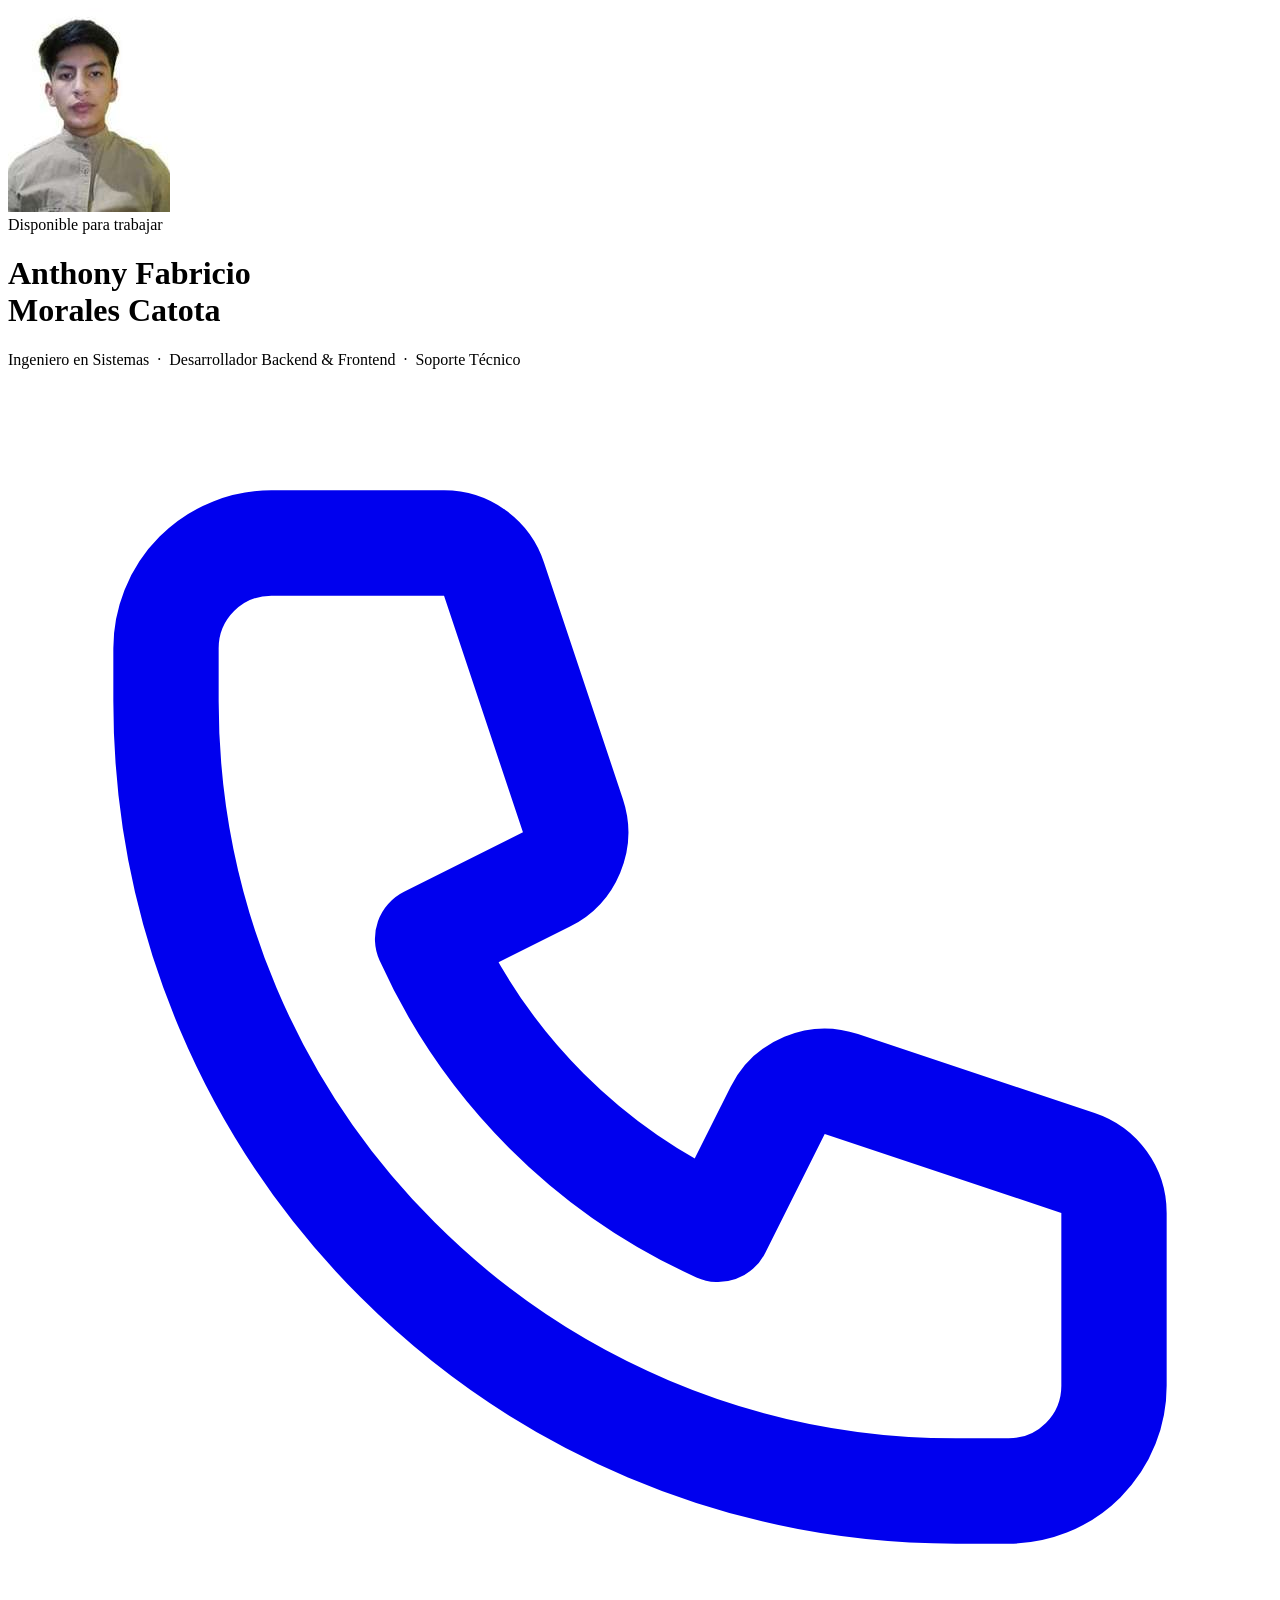
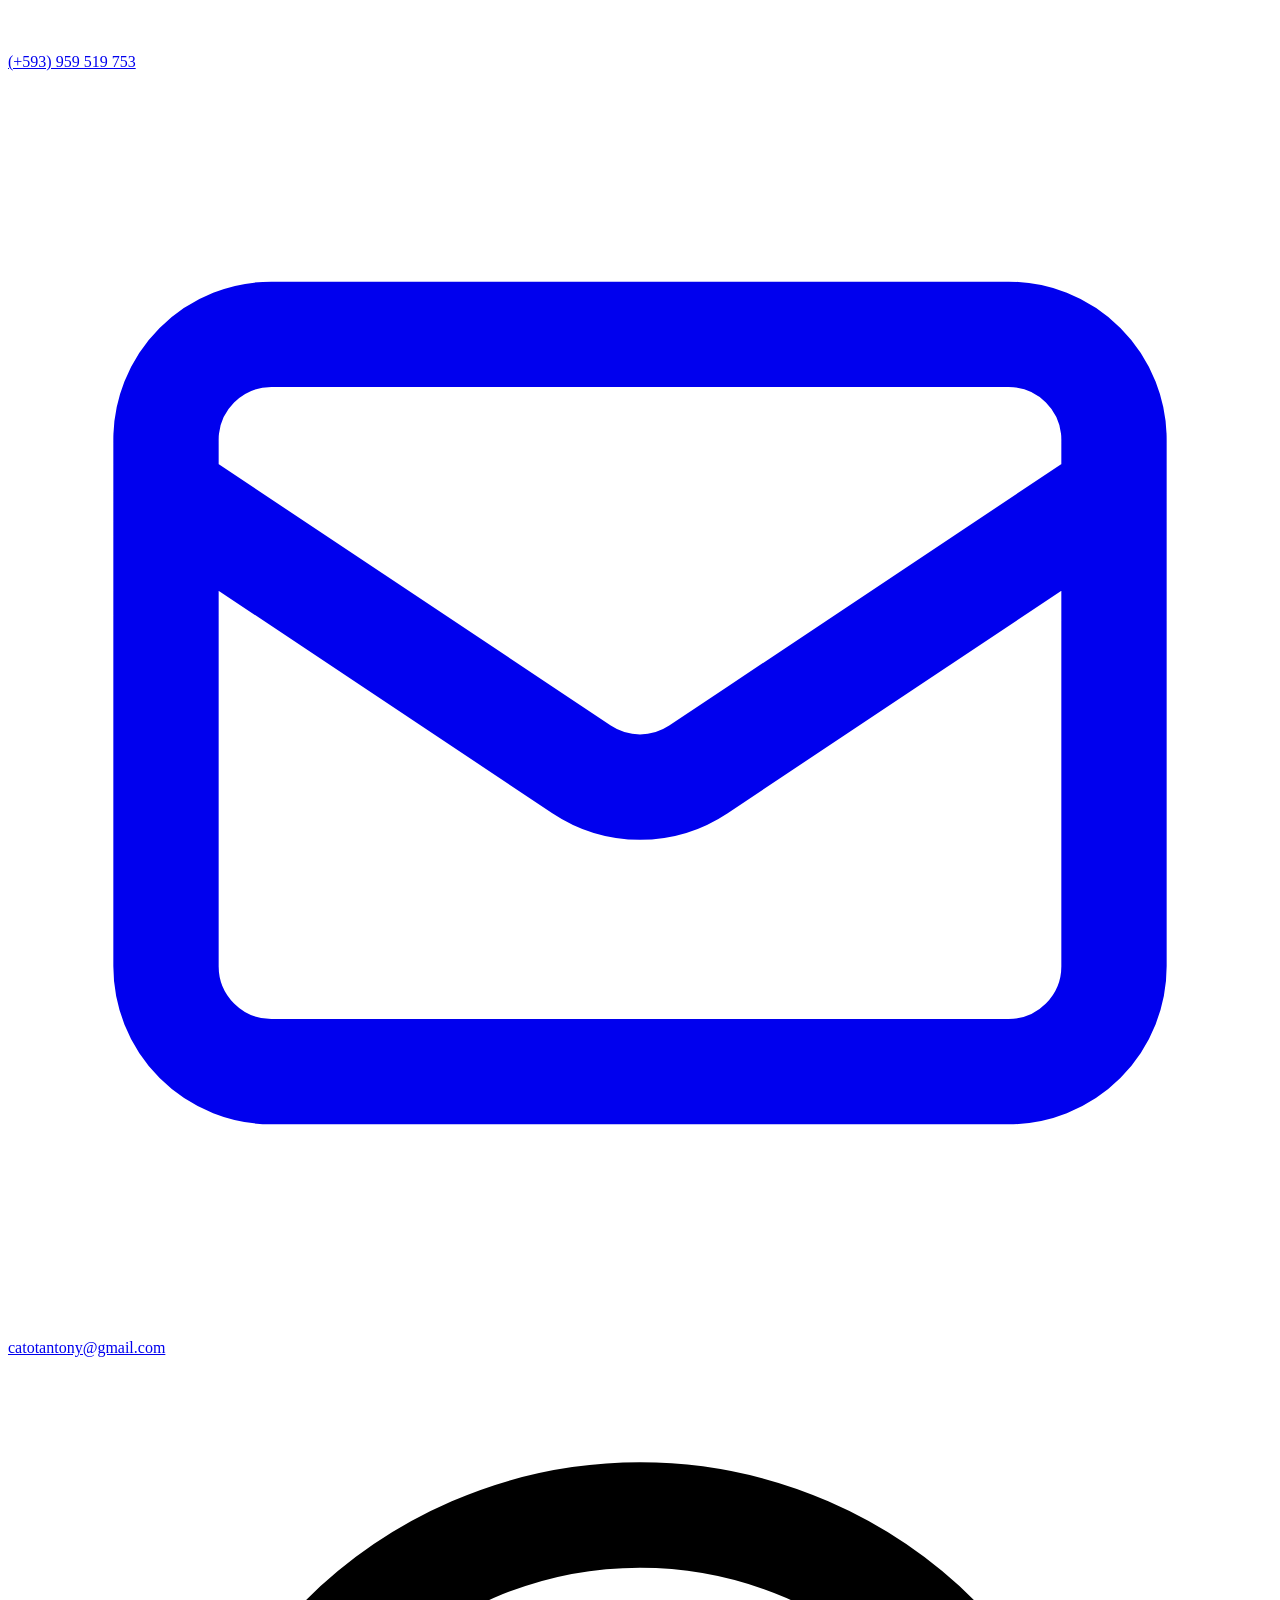
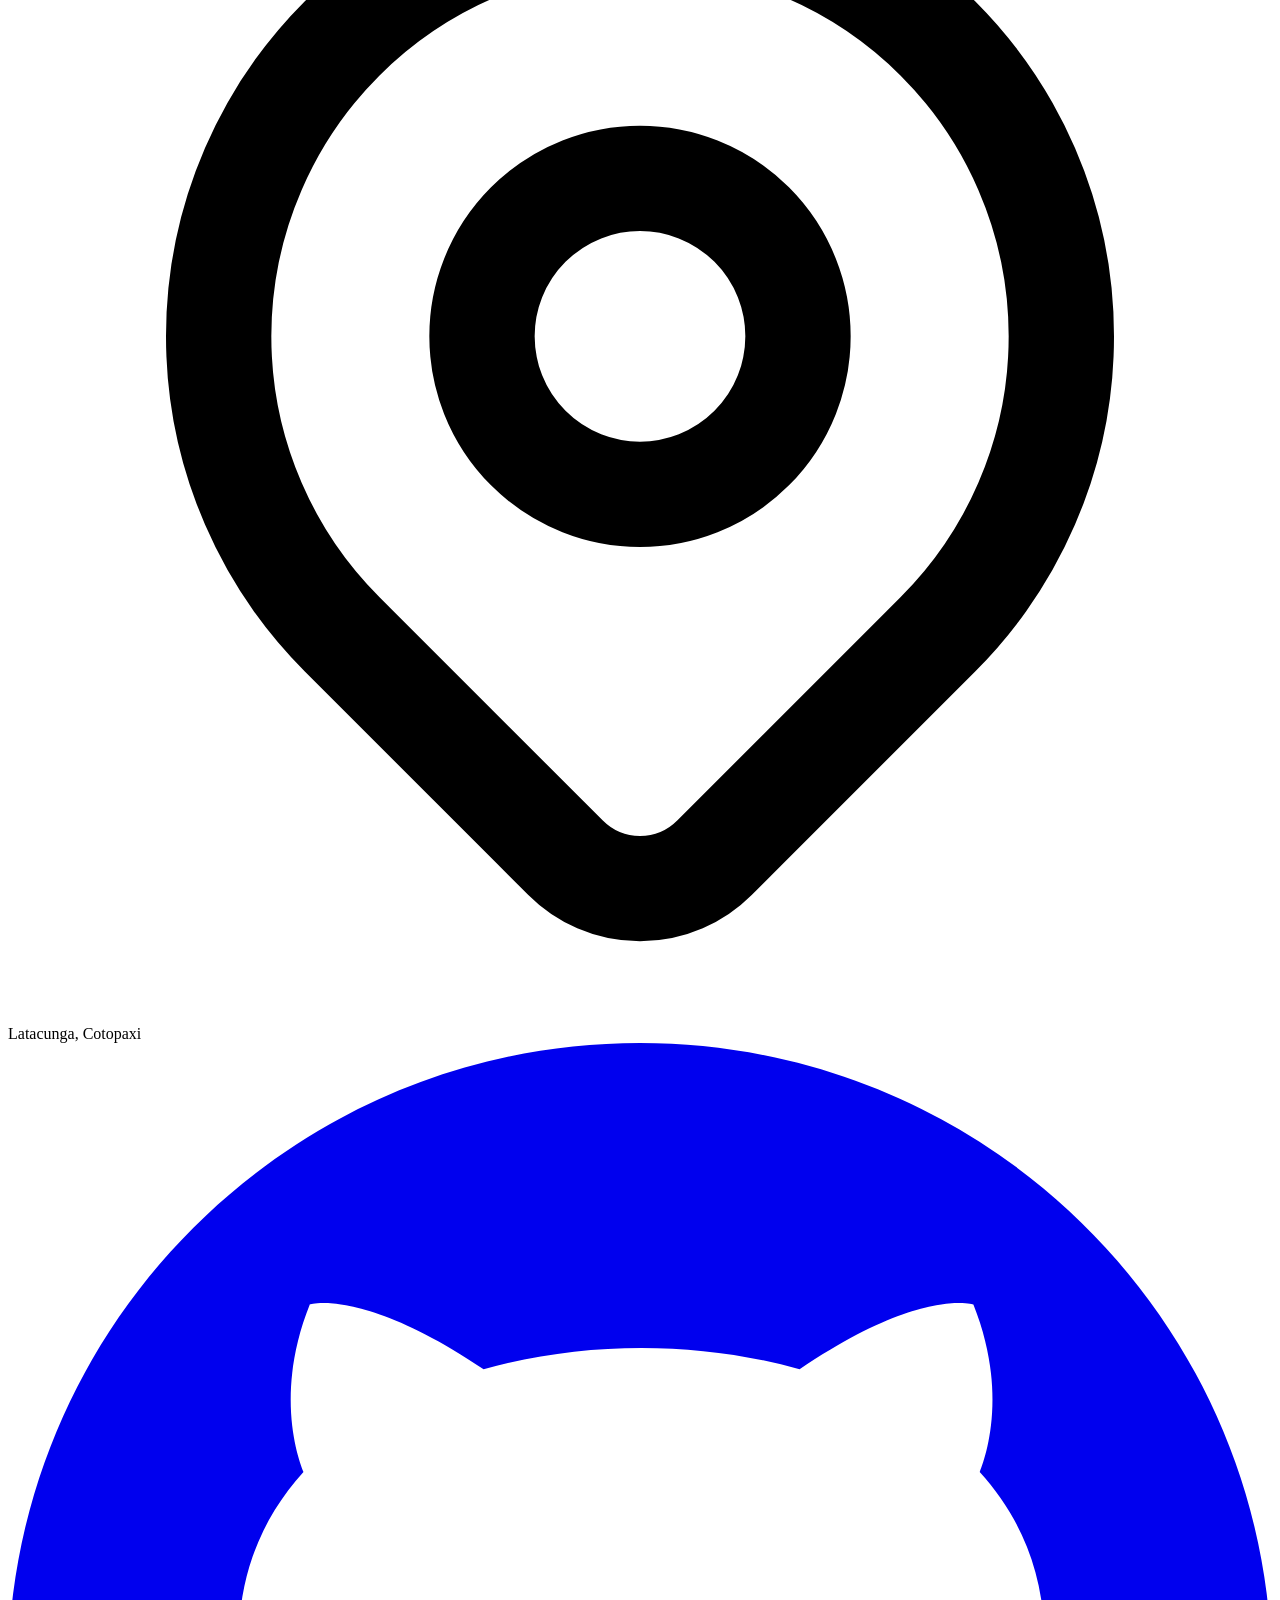
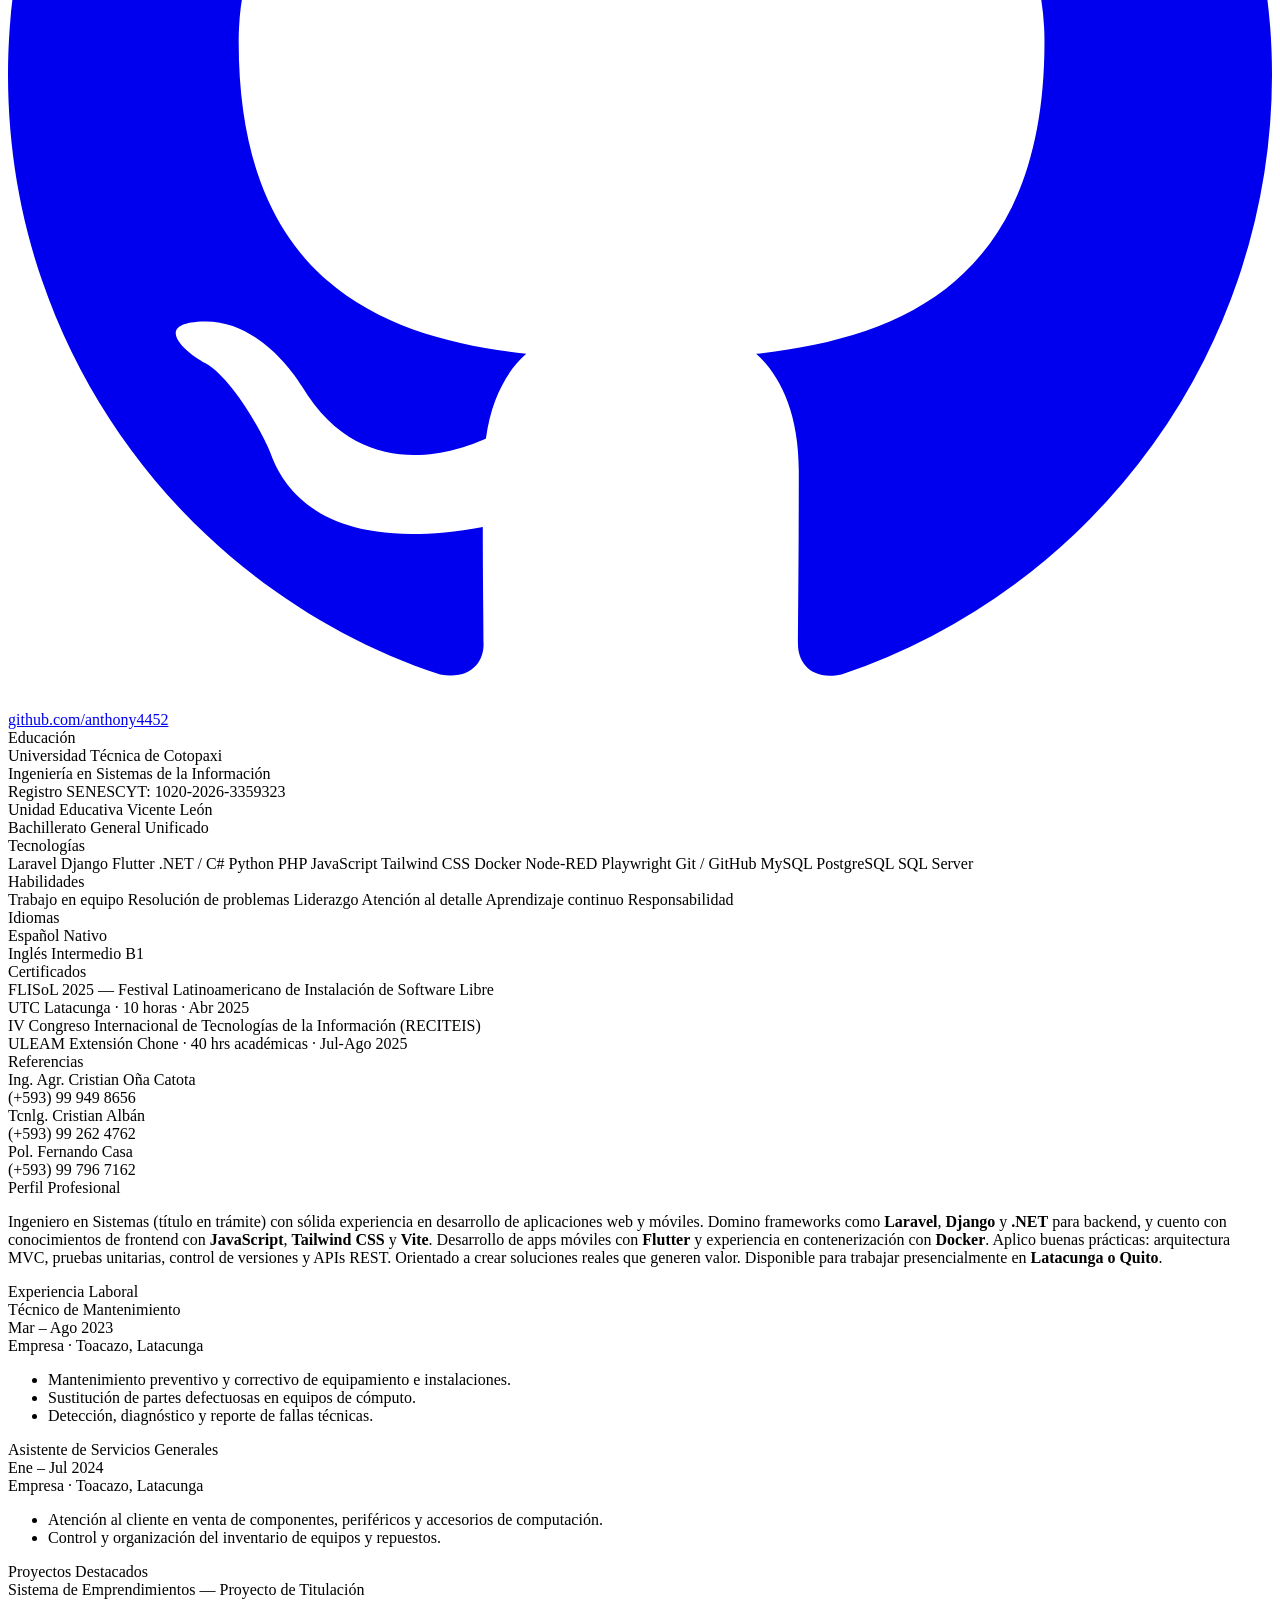
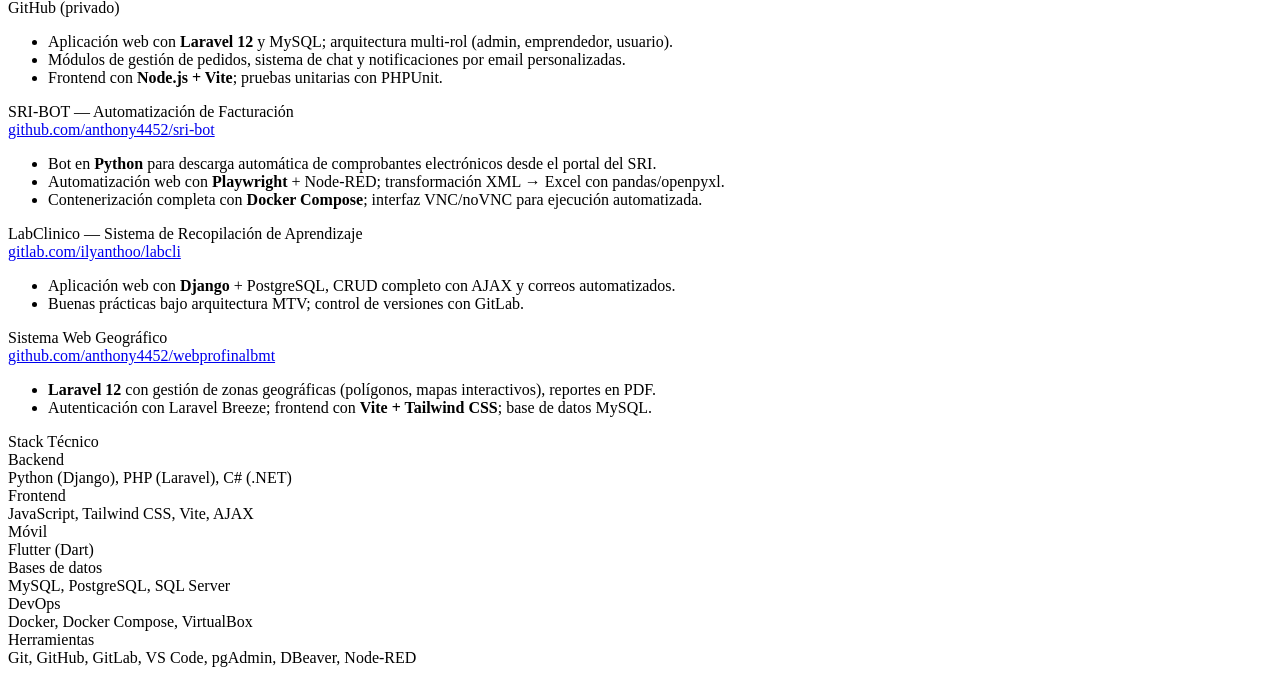
==== index.html @ 32d8607e "Update index.html" ====
<!DOCTYPE html>
<html lang="es">

<head>
  <meta charset="UTF-8">
  <meta name="viewport" content="width=device-width, initial-scale=1.0">
  <title>Anthony Morales — CV</title>

  <link rel="icon" type="image/png" href="cv.png">

  <link rel="stylesheet" href="styles.css">

  <link href="https://fonts.googleapis.com/css2?family=DM+Sans..." rel="stylesheet">
</head>

<body>
  <div class="cv-wrapper">

    <!-- HEADER -->
    <header class="header">
      <div class="header-inner">
        <div class="photo-frame">
          <img
            src="[data-uri]"
            alt="Anthony Morales">
        </div>
        <div class="header-text">
          <div class="header-tag">Disponible para trabajar</div>
          <h1>Anthony Fabricio<br>Morales Catota</h1>
          <p class="header-subtitle">Ingeniero en Sistemas &nbsp;·&nbsp; Desarrollador Backend &amp; Frontend
            &nbsp;·&nbsp; Soporte Técnico</p>
          <div class="contact-strip">
            <a href="tel:+593959519753" class="contact-item">
              <svg fill="none" stroke="currentColor" viewBox="0 0 24 24">
                <path stroke-linecap="round" stroke-linejoin="round" stroke-width="2"
                  d="M3 5a2 2 0 012-2h3.28a1 1 0 01.948.684l1.498 4.493a1 1 0 01-.502 1.21l-2.257 1.13a11.042 11.042 0 005.516 5.516l1.13-2.257a1 1 0 011.21-.502l4.493 1.498a1 1 0 01.684.949V19a2 2 0 01-2 2h-1C9.716 21 3 14.284 3 6V5z" />
              </svg>
              (+593) 959 519 753
            </a>
            <a href="mailto:catotantony@gmail.com" class="contact-item">
              <svg fill="none" stroke="currentColor" viewBox="0 0 24 24">
                <path stroke-linecap="round" stroke-linejoin="round" stroke-width="2"
                  d="M3 8l7.89 5.26a2 2 0 002.22 0L21 8M5 19h14a2 2 0 002-2V7a2 2 0 00-2-2H5a2 2 0 00-2 2v10a2 2 0 002 2z" />
              </svg>
              catotantony@gmail.com
            </a>
            <span class="contact-item">
              <svg fill="none" stroke="currentColor" viewBox="0 0 24 24">
                <path stroke-linecap="round" stroke-linejoin="round" stroke-width="2"
                  d="M17.657 16.657L13.414 20.9a1.998 1.998 0 01-2.827 0l-4.244-4.243a8 8 0 1111.314 0z" />
                <path stroke-linecap="round" stroke-linejoin="round" stroke-width="2"
                  d="M15 11a3 3 0 11-6 0 3 3 0 016 0z" />
              </svg>
              Latacunga, Cotopaxi
            </span>
            <a href="https://github.com/anthony4452" class="contact-item" target="_blank">
              <svg fill="currentColor" viewBox="0 0 24 24">
                <path
                  d="M12 0C5.37 0 0 5.37 0 12c0 5.31 3.435 9.795 8.205 11.385.6.105.825-.255.825-.57 0-.285-.015-1.23-.015-2.235-3.015.555-3.795-.735-4.035-1.41-.135-.345-.72-1.41-1.23-1.695-.42-.225-1.02-.78-.015-.795.945-.015 1.62.87 1.845 1.23 1.08 1.815 2.805 1.305 3.495.99.105-.78.42-1.305.765-1.605-2.67-.3-5.46-1.335-5.46-5.925 0-1.305.465-2.385 1.23-3.225-.12-.3-.54-1.53.12-3.18 0 0 1.005-.315 3.3 1.23.96-.27 1.98-.405 3-.405s2.04.135 3 .405c2.295-1.56 3.3-1.23 3.3-1.23.66 1.65.24 2.88.12 3.18.765.84 1.23 1.905 1.23 3.225 0 4.605-2.805 5.625-5.475 5.925.435.375.81 1.095.81 2.22 0 1.605-.015 2.895-.015 3.3 0 .315.225.69.825.57A12.02 12.02 0 0024 12c0-6.63-5.37-12-12-12z" />
              </svg>
              github.com/anthony4452
            </a>
          </div>
        </div>
      </div>
    </header>

    <!-- MAIN -->
    <div class="main">

      <!-- SIDEBAR -->
      <aside class="sidebar">

        <div class="sidebar-section">
          <div class="sidebar-title">Educación</div>
          <div class="edu-item">
            <div class="edu-school">Universidad Técnica de Cotopaxi</div>
            <div class="edu-degree">Ingeniería en Sistemas de la Información</div>
            <span class="edu-badge">Registro SENESCYT: 1020-2026-3359323</span>
          </div>
          <div class="edu-item">
            <div class="edu-school">Unidad Educativa Vicente León</div>
            <div class="edu-degree">Bachillerato General Unificado</div>
          </div>
        </div>

        <div class="sidebar-section">
          <div class="sidebar-title">Tecnologías</div>
          <div class="skill-tags">
            <span class="skill-tag primary">Laravel</span>
            <span class="skill-tag primary">Django</span>
            <span class="skill-tag primary">Flutter</span>
            <span class="skill-tag primary">.NET / C#</span>
            <span class="skill-tag">Python</span>
            <span class="skill-tag">PHP</span>
            <span class="skill-tag">JavaScript</span>
            <span class="skill-tag">Tailwind CSS</span>
            <span class="skill-tag">Docker</span>
            <span class="skill-tag">Node-RED</span>
            <span class="skill-tag">Playwright</span>
            <span class="skill-tag">Git / GitHub</span>
            <span class="skill-tag">MySQL</span>
            <span class="skill-tag">PostgreSQL</span>
            <span class="skill-tag">SQL Server</span>
          </div>
        </div>

        <div class="sidebar-section">
          <div class="sidebar-title">Habilidades</div>
          <div class="skill-tags">
            <span class="skill-tag">Trabajo en equipo</span>
            <span class="skill-tag">Resolución de problemas</span>
            <span class="skill-tag">Liderazgo</span>
            <span class="skill-tag">Atención al detalle</span>
            <span class="skill-tag">Aprendizaje continuo</span>
            <span class="skill-tag">Responsabilidad</span>
          </div>
        </div>

        <div class="sidebar-section">
          <div class="sidebar-title">Idiomas</div>
          <div class="lang-item">
            <div class="lang-name">Español <span class="lang-level">Nativo</span></div>
            <div class="lang-bar">
              <div class="lang-fill" style="width:100%"></div>
            </div>
          </div>
          <div class="lang-item">
            <div class="lang-name">Inglés <span class="lang-level">Intermedio B1</span></div>
            <div class="lang-bar">
              <div class="lang-fill" style="width:55%"></div>
            </div>
          </div>
        </div>

        <div class="sidebar-section">
          <div class="sidebar-title">Certificados</div>
          <div class="cert-item">
            <div class="cert-dot"></div>
            <div>
              <div class="cert-text">FLISoL 2025 — Festival Latinoamericano de Instalación de Software Libre</div>
              <div class="cert-hours">UTC Latacunga · 10 horas · Abr 2025</div>
            </div>
          </div>
          <div class="cert-item">
            <div class="cert-dot"></div>
            <div>
              <div class="cert-text">IV Congreso Internacional de Tecnologías de la Información (RECITEIS)</div>
              <div class="cert-hours">ULEAM Extensión Chone · 40 hrs académicas · Jul-Ago 2025</div>
            </div>
          </div>
        </div>

        <div class="sidebar-section">
          <div class="sidebar-title">Referencias</div>
          <div class="ref-item">
            <div class="ref-name">Ing. Agr. Cristian Oña Catota</div>
            <div class="ref-phone">(+593) 99 949 8656</div>
          </div>
          <div class="ref-item">
            <div class="ref-name">Tcnlg. Cristian Albán</div>
            <div class="ref-phone">(+593) 99 262 4762</div>
          </div>
          <div class="ref-item">
            <div class="ref-name">Pol. Fernando Casa</div>
            <div class="ref-phone">(+593) 99 796 7162</div>
          </div>
        </div>

      </aside>

      <!-- CONTENT -->
      <main class="content">

        <section class="content-section">
          <div class="section-title">Perfil Profesional</div>
          <p class="profile-text">
            Ingeniero en Sistemas (título en trámite) con sólida experiencia en desarrollo de aplicaciones web y
            móviles.
            Domino frameworks como <strong>Laravel</strong>, <strong>Django</strong> y <strong>.NET</strong> para
            backend,
            y cuento con conocimientos de frontend con <strong>JavaScript</strong>, <strong>Tailwind CSS</strong> y
            <strong>Vite</strong>.
            Desarrollo de apps móviles con <strong>Flutter</strong> y experiencia en contenerización con
            <strong>Docker</strong>.
            Aplico buenas prácticas: arquitectura MVC, pruebas unitarias, control de versiones y APIs REST.
            Orientado a crear soluciones reales que generen valor. Disponible para trabajar presencialmente en
            <strong>Latacunga o Quito</strong>.
          </p>
        </section>

        <section class="content-section">
          <div class="section-title">Experiencia Laboral</div>

          <div class="job">
            <div class="job-header">
              <div class="job-title">Técnico de Mantenimiento</div>
              <div class="job-period">Mar – Ago 2023</div>
            </div>
            <div class="job-company">Empresa · Toacazo, Latacunga</div>
            <ul class="job-bullets">
              <li>Mantenimiento preventivo y correctivo de equipamiento e instalaciones.</li>
              <li>Sustitución de partes defectuosas en equipos de cómputo.</li>
              <li>Detección, diagnóstico y reporte de fallas técnicas.</li>
            </ul>
          </div>

          <div class="job">
            <div class="job-header">
              <div class="job-title">Asistente de Servicios Generales</div>
              <div class="job-period">Ene – Jul 2024</div>
            </div>
            <div class="job-company">Empresa · Toacazo, Latacunga</div>
            <ul class="job-bullets">
              <li>Atención al cliente en venta de componentes, periféricos y accesorios de computación.</li>
              <li>Control y organización del inventario de equipos y repuestos.</li>
            </ul>
          </div>
        </section>

        <section class="content-section">
          <div class="section-title">Proyectos Destacados</div>

        <div class="project">
          <div class="project-header">
            <div class="project-name">Sistema de Emprendimientos — Proyecto de Titulación</div>
            <span class="project-link">GitHub (privado)</span>
          </div>
          <ul class="project-bullets">
            <li>Aplicación web con <strong>Laravel 12</strong> y MySQL; arquitectura multi-rol (admin, emprendedor, usuario).</li>
            <li>Módulos de gestión de pedidos, sistema de chat y notificaciones por email personalizadas.</li>
            <li>Frontend con <strong>Node.js + Vite</strong>; pruebas unitarias con PHPUnit.</li>
          </ul>
        </div>

        <div class="project">
          <div class="project-header">
            <div class="project-name">SRI-BOT — Automatización de Facturación</div>
            <a href="https://github.com/anthony4452/sri-bot" class="project-link" target="_blank">github.com/anthony4452/sri-bot</a>
          </div>
          <ul class="project-bullets">
            <li>Bot en <strong>Python</strong> para descarga automática de comprobantes electrónicos desde el portal del SRI.</li>
            <li>Automatización web con <strong>Playwright</strong> + Node-RED; transformación XML → Excel con pandas/openpyxl.</li>
            <li>Contenerización completa con <strong>Docker Compose</strong>; interfaz VNC/noVNC para ejecución automatizada.</li>
          </ul>
        </div>

        <div class="project">
          <div class="project-header">
            <div class="project-name">LabClinico — Sistema de Recopilación de Aprendizaje</div>
            <a href="https://gitlab.com/ilyanthoo/labcli" class="project-link" target="_blank">gitlab.com/ilyanthoo/labcli</a>
          </div>
          <ul class="project-bullets">
            <li>Aplicación web con <strong>Django</strong> + PostgreSQL, CRUD completo con AJAX y correos automatizados.</li>
            <li>Buenas prácticas bajo arquitectura MTV; control de versiones con GitLab.</li>
          </ul>
        </div>

        <div class="project">
          <div class="project-header">
            <div class="project-name">Sistema Web Geográfico</div>
            <a href="https://github.com/anthony4452/webprofinalbmt" class="project-link" target="_blank">github.com/anthony4452/webprofinalbmt</a>
          </div>
          <ul class="project-bullets">
            <li><strong>Laravel 12</strong> con gestión de zonas geográficas (polígonos, mapas interactivos), reportes en PDF.</li>
            <li>Autenticación con Laravel Breeze; frontend con <strong>Vite + Tailwind CSS</strong>; base de datos MySQL.</li>
          </ul>
        </div>
      </section>

        <section class="content-section">
          <div class="section-title">Stack Técnico</div>
          <div class="stack-grid">
            <div class="stack-item">
              <div class="stack-label">Backend</div>
              <div class="stack-value">Python (Django), PHP (Laravel), C# (.NET)</div>
            </div>
            <div class="stack-item">
              <div class="stack-label">Frontend</div>
              <div class="stack-value">JavaScript, Tailwind CSS, Vite, AJAX</div>
            </div>
            <div class="stack-item">
              <div class="stack-label">Móvil</div>
              <div class="stack-value">Flutter (Dart)</div>
            </div>
            <div class="stack-item">
              <div class="stack-label">Bases de datos</div>
              <div class="stack-value">MySQL, PostgreSQL, SQL Server</div>
            </div>
            <div class="stack-item">
              <div class="stack-label">DevOps</div>
              <div class="stack-value">Docker, Docker Compose, VirtualBox</div>
            </div>
            <div class="stack-item">
              <div class="stack-label">Herramientas</div>
              <div class="stack-value">Git, GitHub, GitLab, VS Code, pgAdmin, DBeaver, Node-RED</div>
            </div>
          </div>
        </section>

      </main>
    </div>
  </div>
</body>

</html>
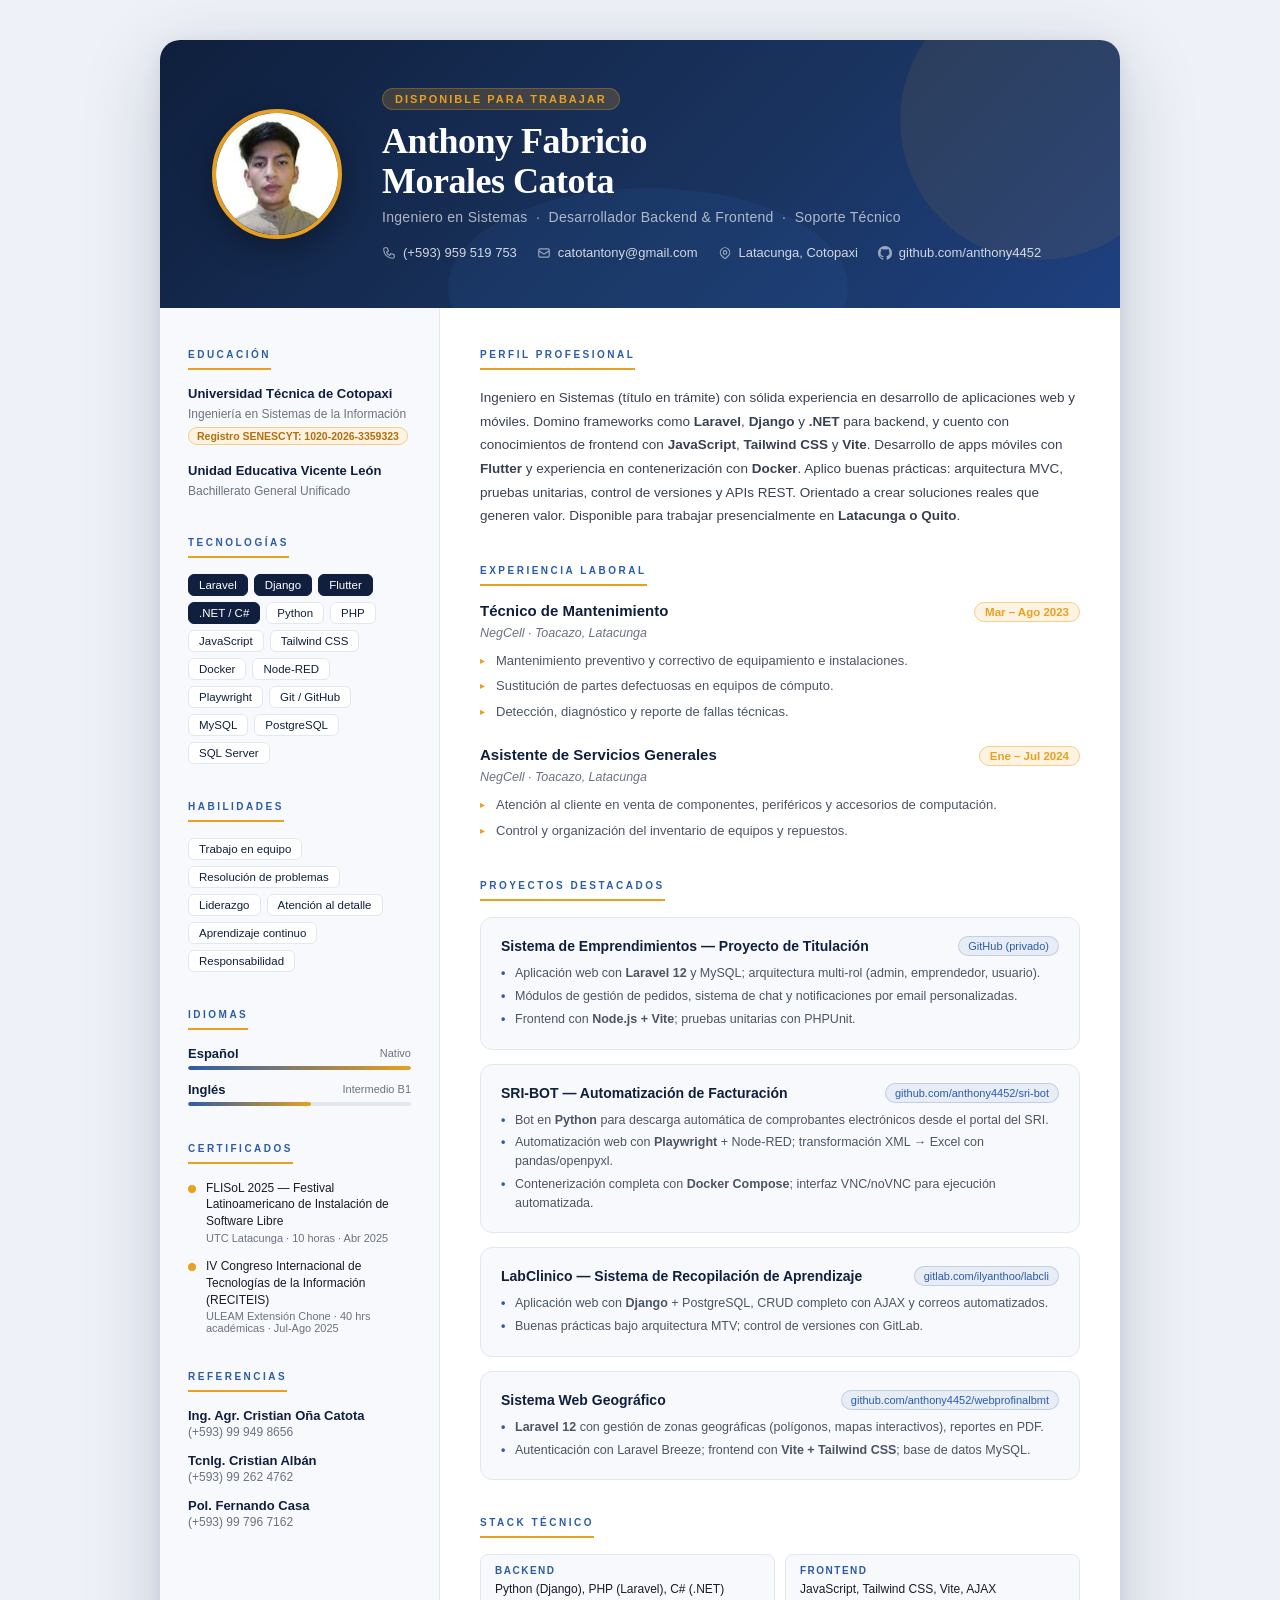
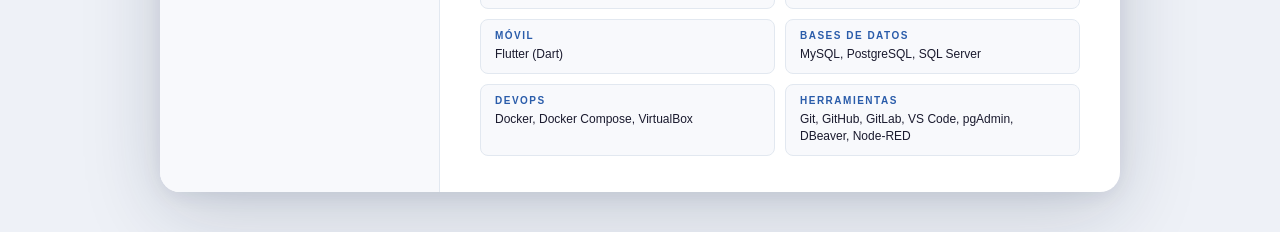
==== commit 0324ef5c: "Update job company names in index.html" ====
--- a/index.html
+++ b/index.html
@@ -197,7 +197,7 @@
               <div class="job-title">Técnico de Mantenimiento</div>
               <div class="job-period">Mar – Ago 2023</div>
             </div>
-            <div class="job-company">Empresa · Toacazo, Latacunga</div>
+            <div class="job-company">NegCell · Toacazo, Latacunga</div>
             <ul class="job-bullets">
               <li>Mantenimiento preventivo y correctivo de equipamiento e instalaciones.</li>
               <li>Sustitución de partes defectuosas en equipos de cómputo.</li>
@@ -210,7 +210,7 @@
               <div class="job-title">Asistente de Servicios Generales</div>
               <div class="job-period">Ene – Jul 2024</div>
             </div>
-            <div class="job-company">Empresa · Toacazo, Latacunga</div>
+            <div class="job-company">NegCell · Toacazo, Latacunga</div>
             <ul class="job-bullets">
               <li>Atención al cliente en venta de componentes, periféricos y accesorios de computación.</li>
               <li>Control y organización del inventario de equipos y repuestos.</li>
--- a/styles.css
+++ b/styles.css
@@ -0,0 +1,633 @@
+    *,
+    *::before,
+    *::after {
+      box-sizing: border-box;
+      margin: 0;
+      padding: 0;
+    }
+
+    :root {
+      --navy: #0f1f3d;
+      --navy-mid: #1a3460;
+      --blue: #2a5caa;
+      --accent: #e8a020;
+      --accent-light: #fdf3e0;
+      --text: #1a1a2e;
+      --muted: #6b7280;
+      --light: #f8f9fc;
+      --white: #ffffff;
+      --border: #e2e8f0;
+    }
+
+    body {
+      font-family: 'DM Sans', sans-serif;
+      background: #eef1f7;
+      min-height: 100vh;
+      display: flex;
+      align-items: flex-start;
+      justify-content: center;
+      padding: 40px 16px;
+      color: var(--text);
+    }
+
+    .cv-wrapper {
+      width: 100%;
+      max-width: 960px;
+      background: var(--white);
+      border-radius: 20px;
+      overflow: hidden;
+      box-shadow: 0 20px 80px rgba(15, 31, 61, 0.18), 0 4px 20px rgba(15, 31, 61, 0.08);
+    }
+
+    /* ── HERO HEADER ── */
+    .header {
+      background: linear-gradient(135deg, var(--navy) 0%, var(--navy-mid) 60%, #1e4080 100%);
+      padding: 48px 52px;
+      position: relative;
+      overflow: hidden;
+    }
+
+    .header::before {
+      content: '';
+      position: absolute;
+      top: -60px;
+      right: -60px;
+      width: 280px;
+      height: 280px;
+      background: rgba(232, 160, 32, 0.08);
+      border-radius: 50%;
+    }
+
+    .header::after {
+      content: '';
+      position: absolute;
+      bottom: -80px;
+      left: 30%;
+      width: 400px;
+      height: 200px;
+      background: rgba(42, 92, 170, 0.15);
+      border-radius: 50%;
+    }
+
+    .header-inner {
+      display: flex;
+      align-items: center;
+      gap: 40px;
+      position: relative;
+      z-index: 1;
+    }
+
+    .photo-frame {
+      flex-shrink: 0;
+      width: 130px;
+      height: 130px;
+      border-radius: 50%;
+      border: 4px solid var(--accent);
+      overflow: hidden;
+      box-shadow: 0 8px 30px rgba(0, 0, 0, 0.35);
+    }
+
+    .photo-frame img {
+      width: 100%;
+      height: 100%;
+      object-fit: cover;
+      object-position: center top;
+    }
+
+    .header-text {
+      flex: 1;
+    }
+
+    .header-tag {
+      display: inline-block;
+      background: rgba(232, 160, 32, 0.2);
+      color: var(--accent);
+      font-size: 11px;
+      font-weight: 600;
+      letter-spacing: 2px;
+      text-transform: uppercase;
+      padding: 4px 12px;
+      border-radius: 20px;
+      margin-bottom: 12px;
+      border: 1px solid rgba(232, 160, 32, 0.3);
+    }
+
+    .header h1 {
+      font-family: 'DM Serif Display', serif;
+      font-size: 36px;
+      color: var(--white);
+      line-height: 1.1;
+      margin-bottom: 8px;
+      letter-spacing: -0.5px;
+    }
+
+    .header-subtitle {
+      color: rgba(255, 255, 255, 0.65);
+      font-size: 14px;
+      font-weight: 300;
+      margin-bottom: 20px;
+      letter-spacing: 0.3px;
+    }
+
+    .contact-strip {
+      display: flex;
+      flex-wrap: wrap;
+      gap: 8px 20px;
+    }
+
+    .contact-item {
+      display: flex;
+      align-items: center;
+      gap: 7px;
+      color: rgba(255, 255, 255, 0.8);
+      font-size: 13px;
+      font-weight: 400;
+      text-decoration: none;
+      transition: color 0.2s;
+    }
+
+    .contact-item:hover {
+      color: var(--accent);
+    }
+
+    .contact-item svg {
+      width: 14px;
+      height: 14px;
+      opacity: 0.7;
+      flex-shrink: 0;
+    }
+
+    /* ── MAIN LAYOUT ── */
+    .main {
+      display: grid;
+      grid-template-columns: 280px 1fr;
+    }
+
+    /* ── SIDEBAR ── */
+    .sidebar {
+      background: var(--light);
+      padding: 36px 28px;
+      border-right: 1px solid var(--border);
+    }
+
+    .sidebar-section {
+      margin-bottom: 32px;
+    }
+
+    .sidebar-section:last-child {
+      margin-bottom: 0;
+    }
+
+    .sidebar-title {
+      font-size: 10px;
+      font-weight: 700;
+      letter-spacing: 2.5px;
+      text-transform: uppercase;
+      color: var(--blue);
+      margin-bottom: 16px;
+      padding-bottom: 8px;
+      border-bottom: 2px solid var(--accent);
+      display: inline-block;
+    }
+
+    /* Educación */
+    .edu-item {
+      margin-bottom: 18px;
+    }
+
+    .edu-school {
+      font-size: 13px;
+      font-weight: 600;
+      color: var(--navy);
+      line-height: 1.3;
+      margin-bottom: 3px;
+    }
+
+    .edu-degree {
+      font-size: 12px;
+      color: var(--muted);
+      line-height: 1.4;
+      margin-bottom: 3px;
+    }
+
+    .edu-badge {
+      display: inline-block;
+      background: var(--accent-light);
+      color: #b07010;
+      font-size: 10.5px;
+      font-weight: 600;
+      padding: 2px 8px;
+      border-radius: 10px;
+      border: 1px solid #f0d090;
+    }
+
+    /* Skills tags */
+    .skill-tags {
+      display: flex;
+      flex-wrap: wrap;
+      gap: 6px;
+    }
+
+    .skill-tag {
+      background: var(--white);
+      border: 1px solid var(--border);
+      color: var(--navy);
+      font-size: 11.5px;
+      font-weight: 500;
+      padding: 4px 10px;
+      border-radius: 6px;
+      transition: all 0.2s;
+    }
+
+    .skill-tag:hover {
+      background: var(--navy);
+      color: var(--white);
+      border-color: var(--navy);
+    }
+
+    .skill-tag.primary {
+      background: var(--navy);
+      color: var(--white);
+      border-color: var(--navy);
+    }
+
+    /* Idiomas */
+    .lang-item {
+      margin-bottom: 12px;
+    }
+
+    .lang-name {
+      font-size: 13px;
+      font-weight: 600;
+      color: var(--navy);
+      margin-bottom: 5px;
+      display: flex;
+      justify-content: space-between;
+      align-items: center;
+    }
+
+    .lang-level {
+      font-size: 11px;
+      font-weight: 500;
+      color: var(--muted);
+    }
+
+    .lang-bar {
+      height: 4px;
+      background: var(--border);
+      border-radius: 2px;
+      overflow: hidden;
+    }
+
+    .lang-fill {
+      height: 100%;
+      background: linear-gradient(90deg, var(--blue), var(--accent));
+      border-radius: 2px;
+      transition: width 0.8s ease;
+    }
+
+    /* Referencias */
+    .ref-item {
+      margin-bottom: 14px;
+    }
+
+    .ref-name {
+      font-size: 13px;
+      font-weight: 600;
+      color: var(--navy);
+    }
+
+    .ref-phone {
+      font-size: 12px;
+      color: var(--muted);
+      margin-top: 2px;
+    }
+
+    /* Certificados */
+    .cert-item {
+      display: flex;
+      gap: 10px;
+      margin-bottom: 14px;
+      align-items: flex-start;
+    }
+
+    .cert-dot {
+      width: 8px;
+      height: 8px;
+      background: var(--accent);
+      border-radius: 50%;
+      flex-shrink: 0;
+      margin-top: 5px;
+    }
+
+    .cert-text {
+      font-size: 12px;
+      color: var(--text);
+      line-height: 1.4;
+    }
+
+    .cert-hours {
+      font-size: 11px;
+      color: var(--muted);
+      margin-top: 2px;
+    }
+
+    /* ── CONTENT ── */
+    .content {
+      padding: 36px 40px;
+    }
+
+    .content-section {
+      margin-bottom: 32px;
+    }
+
+    .content-section:last-child {
+      margin-bottom: 0;
+    }
+
+    .section-title {
+      font-size: 10px;
+      font-weight: 700;
+      letter-spacing: 2.5px;
+      text-transform: uppercase;
+      color: var(--blue);
+      margin-bottom: 16px;
+      padding-bottom: 8px;
+      border-bottom: 2px solid var(--accent);
+      display: inline-block;
+    }
+
+    /* Perfil */
+    .profile-text {
+      font-size: 13.5px;
+      line-height: 1.75;
+      color: #374151;
+      font-weight: 300;
+    }
+
+    /* Experiencia */
+    .job {
+      margin-bottom: 22px;
+    }
+
+    .job:last-child {
+      margin-bottom: 0;
+    }
+
+    .job-header {
+      display: flex;
+      justify-content: space-between;
+      align-items: flex-start;
+      margin-bottom: 4px;
+      gap: 10px;
+    }
+
+    .job-title {
+      font-size: 15px;
+      font-weight: 600;
+      color: var(--navy);
+    }
+
+    .job-period {
+      font-size: 11.5px;
+      font-weight: 600;
+      color: var(--accent);
+      background: var(--accent-light);
+      padding: 3px 10px;
+      border-radius: 12px;
+      white-space: nowrap;
+      border: 1px solid #f0d090;
+      flex-shrink: 0;
+    }
+
+    .job-company {
+      font-size: 12.5px;
+      color: var(--muted);
+      font-style: italic;
+      margin-bottom: 8px;
+    }
+
+    .job-bullets {
+      list-style: none;
+      padding: 0;
+    }
+
+    .job-bullets li {
+      font-size: 13px;
+      color: #4b5563;
+      padding: 3px 0 3px 16px;
+      position: relative;
+      line-height: 1.5;
+    }
+
+    .job-bullets li::before {
+      content: '▸';
+      position: absolute;
+      left: 0;
+      color: var(--accent);
+      font-size: 10px;
+      top: 5px;
+    }
+
+    /* Proyectos */
+    .project {
+      background: var(--light);
+      border: 1px solid var(--border);
+      border-radius: 12px;
+      padding: 18px 20px;
+      margin-bottom: 14px;
+      position: relative;
+      transition: box-shadow 0.2s, transform 0.2s;
+    }
+
+    .project:hover {
+      box-shadow: 0 6px 24px rgba(15, 31, 61, 0.1);
+      transform: translateY(-1px);
+    }
+
+    .project:last-child {
+      margin-bottom: 0;
+    }
+
+    .project-header {
+      display: flex;
+      justify-content: space-between;
+      align-items: center;
+      margin-bottom: 6px;
+      gap: 8px;
+    }
+
+    .project-name {
+      font-size: 14px;
+      font-weight: 700;
+      color: var(--navy);
+    }
+
+    .project-link {
+      font-size: 11px;
+      color: var(--blue);
+      text-decoration: none;
+      background: rgba(42, 92, 170, 0.08);
+      padding: 3px 9px;
+      border-radius: 10px;
+      border: 1px solid rgba(42, 92, 170, 0.2);
+      font-weight: 500;
+      white-space: nowrap;
+      transition: all 0.2s;
+    }
+
+    .project-link:hover {
+      background: var(--blue);
+      color: white;
+    }
+
+    .project-url {
+      font-size: 11.5px;
+      color: var(--blue);
+      margin-bottom: 8px;
+      font-style: italic;
+      opacity: 0.8;
+    }
+
+    .project-bullets {
+      list-style: none;
+      padding: 0;
+    }
+
+    .project-bullets li {
+      font-size: 12.5px;
+      color: #4b5563;
+      padding: 2px 0 2px 14px;
+      position: relative;
+      line-height: 1.5;
+    }
+
+    .project-bullets li::before {
+      content: '•';
+      position: absolute;
+      left: 0;
+      color: var(--blue);
+      font-weight: 700;
+    }
+
+    /* Stack técnico */
+    .stack-grid {
+      display: grid;
+      grid-template-columns: 1fr 1fr;
+      gap: 10px;
+    }
+
+    .stack-item {
+      background: var(--light);
+      border: 1px solid var(--border);
+      border-radius: 8px;
+      padding: 10px 14px;
+    }
+
+    .stack-label {
+      font-size: 10px;
+      font-weight: 700;
+      letter-spacing: 1.5px;
+      text-transform: uppercase;
+      color: var(--blue);
+      margin-bottom: 5px;
+    }
+
+    .stack-value {
+      font-size: 12px;
+      color: var(--text);
+      line-height: 1.4;
+    }
+
+    /* ── RESPONSIVE ── */
+    @media (max-width: 768px) {
+      body {
+        padding: 0;
+        background: var(--white);
+      }
+
+      .cv-wrapper {
+        border-radius: 0;
+        box-shadow: none;
+        max-width: 100%;
+      }
+
+      .header {
+        padding: 32px 24px;
+      }
+
+      .header-inner {
+        flex-direction: column;
+        align-items: flex-start;
+        gap: 20px;
+      }
+
+      .header h1 {
+        font-size: 26px;
+      }
+
+      .photo-frame {
+        width: 100px;
+        height: 100px;
+      }
+
+      .main {
+        grid-template-columns: 1fr;
+      }
+
+      .sidebar {
+        border-right: none;
+        border-bottom: 1px solid var(--border);
+        padding: 28px 24px;
+      }
+
+      .content {
+        padding: 28px 24px;
+      }
+
+      .stack-grid {
+        grid-template-columns: 1fr;
+      }
+
+      .job-header {
+        flex-direction: column;
+        gap: 4px;
+      }
+    }
+
+    @media (max-width: 480px) {
+      .header h1 {
+        font-size: 22px;
+      }
+
+      .contact-strip {
+        gap: 6px 14px;
+      }
+
+      .contact-item {
+        font-size: 12px;
+      }
+
+      .project-header {
+        flex-direction: column;
+        align-items: flex-start;
+      }
+    }
+
+    /* Print */
+    @media print {
+      body {
+        background: white;
+        padding: 0;
+      }
+
+      .cv-wrapper {
+        box-shadow: none;
+        border-radius: 0;
+      }
+
+      .project:hover {
+        transform: none;
+        box-shadow: none;
+      }
+    }
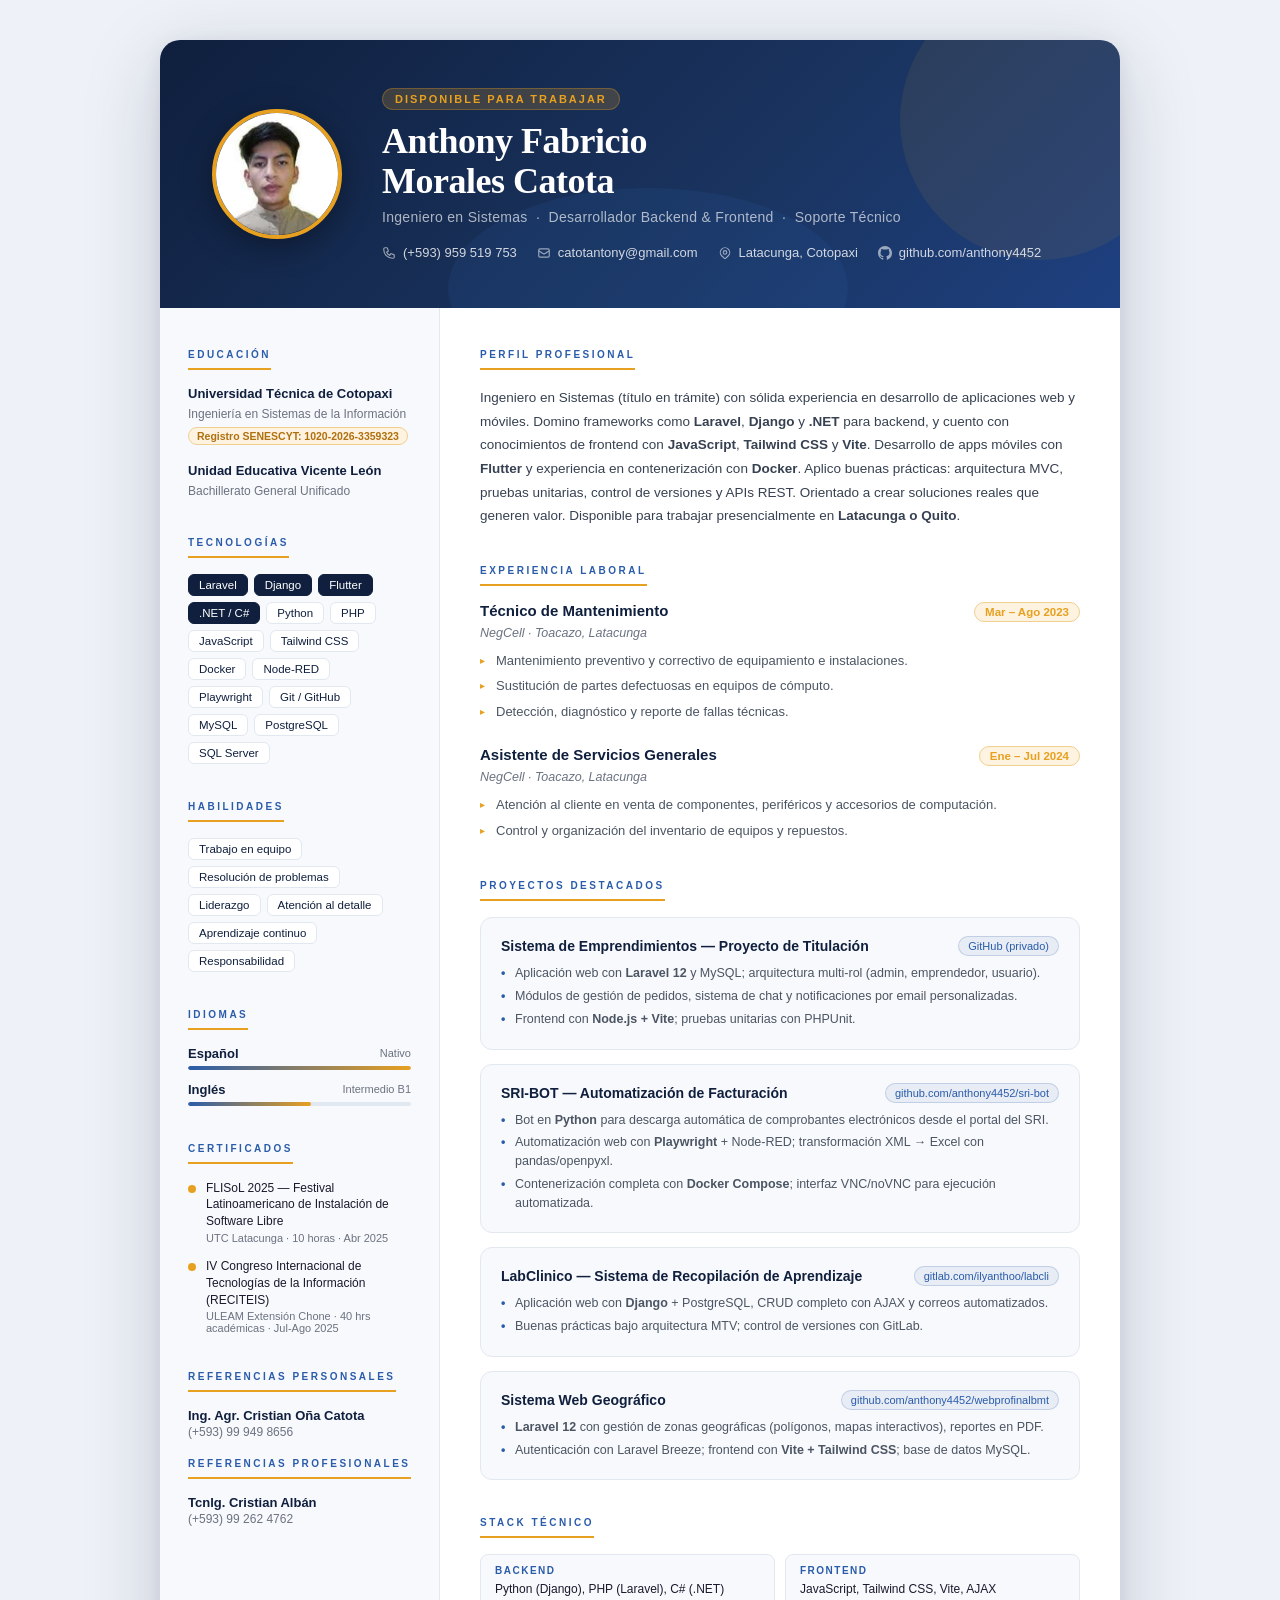
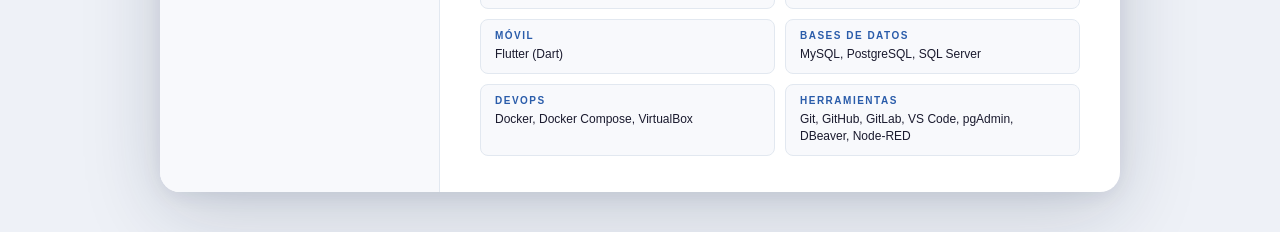
==== commit 40770c51: "Update sidebar titles and remove a reference" ====
--- a/index.html
+++ b/index.html
@@ -152,18 +152,15 @@
         </div>
 
         <div class="sidebar-section">
-          <div class="sidebar-title">Referencias</div>
+          <div class="sidebar-title">Referencias Personsales</div>
           <div class="ref-item">
             <div class="ref-name">Ing. Agr. Cristian Oña Catota</div>
             <div class="ref-phone">(+593) 99 949 8656</div>
           </div>
+          <div class="sidebar-title">Referencias Profesionales</div>
           <div class="ref-item">
             <div class="ref-name">Tcnlg. Cristian Albán</div>
             <div class="ref-phone">(+593) 99 262 4762</div>
-          </div>
-          <div class="ref-item">
-            <div class="ref-name">Pol. Fernando Casa</div>
-            <div class="ref-phone">(+593) 99 796 7162</div>
           </div>
         </div>
 
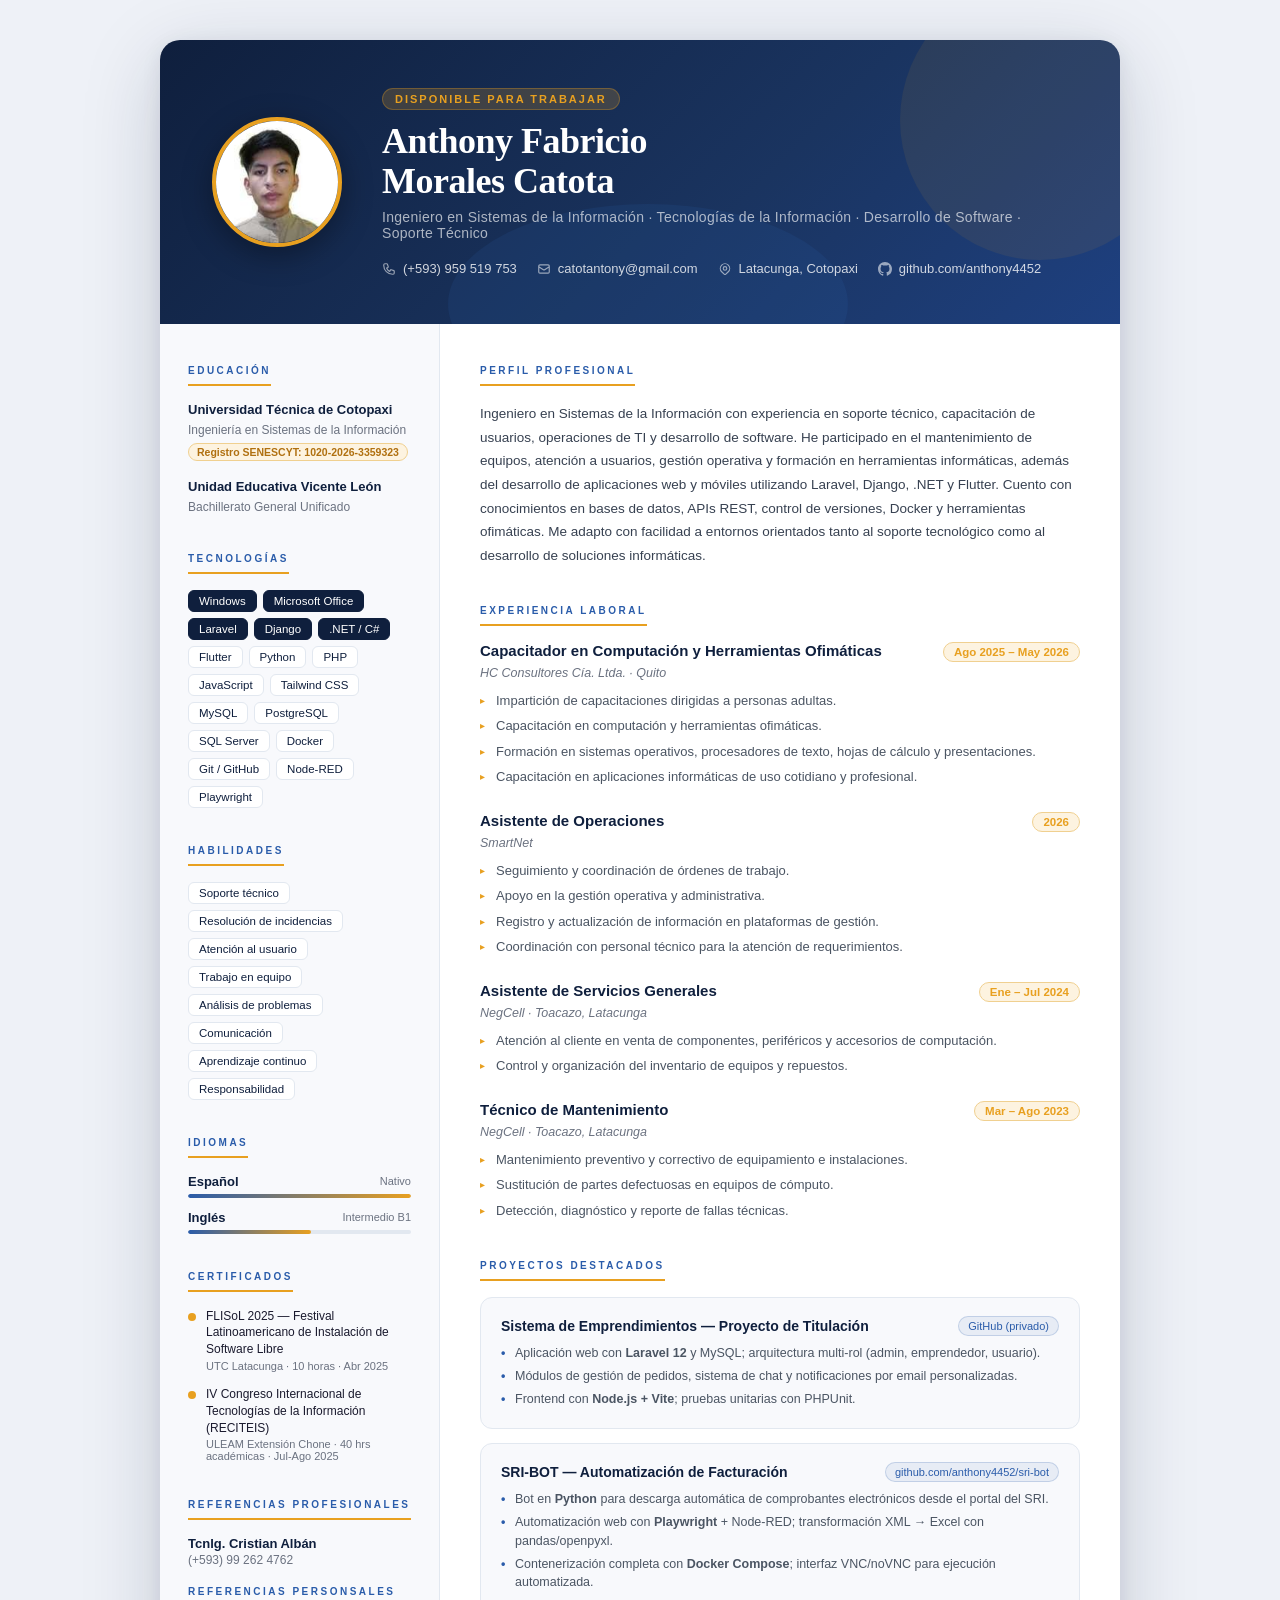
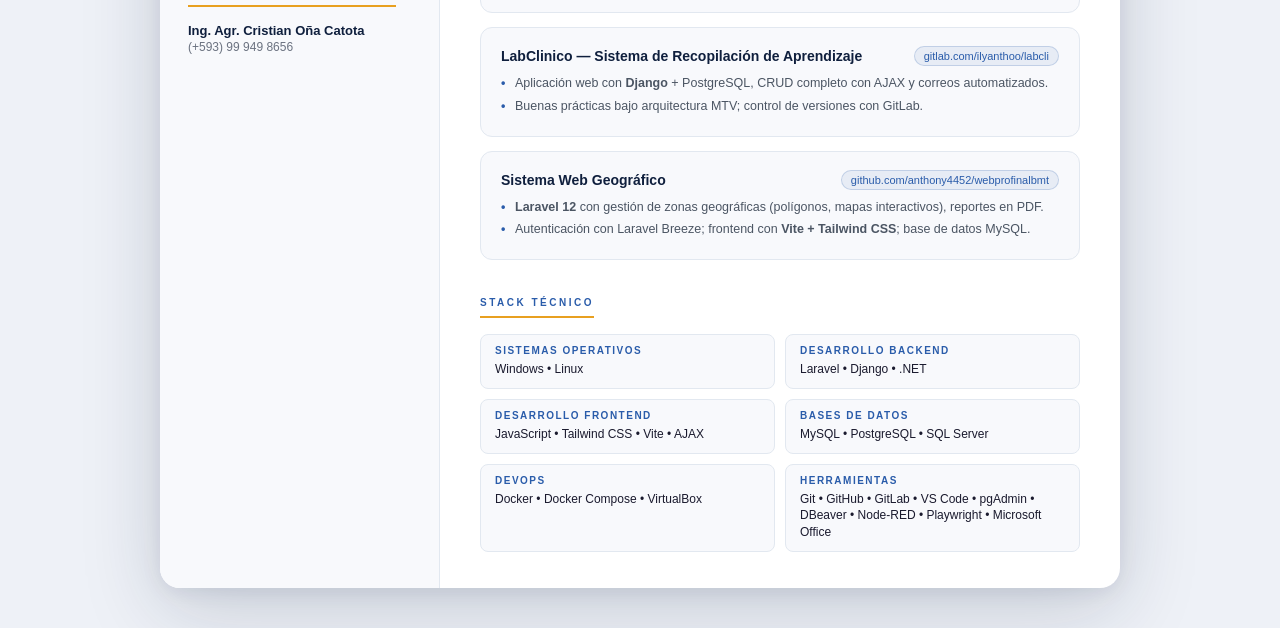
==== commit d649cd4e: "Revise profile and skills sections in index.html Updated personal and professional information in th" ====
--- a/index.html
+++ b/index.html
@@ -27,8 +27,9 @@
         <div class="header-text">
           <div class="header-tag">Disponible para trabajar</div>
           <h1>Anthony Fabricio<br>Morales Catota</h1>
-          <p class="header-subtitle">Ingeniero en Sistemas &nbsp;·&nbsp; Desarrollador Backend &amp; Frontend
-            &nbsp;·&nbsp; Soporte Técnico</p>
+          <p class="header-subtitle">
+          Ingeniero en Sistemas de la Información · Tecnologías de la Información · Desarrollo de Software · Soporte Técnico
+          </p>
           <div class="contact-strip">
             <a href="tel:+593959519753" class="contact-item">
               <svg fill="none" stroke="currentColor" viewBox="0 0 24 24">
@@ -86,35 +87,41 @@
 
         <div class="sidebar-section">
           <div class="sidebar-title">Tecnologías</div>
-          <div class="skill-tags">
-            <span class="skill-tag primary">Laravel</span>
-            <span class="skill-tag primary">Django</span>
-            <span class="skill-tag primary">Flutter</span>
-            <span class="skill-tag primary">.NET / C#</span>
-            <span class="skill-tag">Python</span>
-            <span class="skill-tag">PHP</span>
-            <span class="skill-tag">JavaScript</span>
-            <span class="skill-tag">Tailwind CSS</span>
-            <span class="skill-tag">Docker</span>
-            <span class="skill-tag">Node-RED</span>
-            <span class="skill-tag">Playwright</span>
-            <span class="skill-tag">Git / GitHub</span>
-            <span class="skill-tag">MySQL</span>
-            <span class="skill-tag">PostgreSQL</span>
-            <span class="skill-tag">SQL Server</span>
-          </div>
+            <div class="skill-tags">
+                <span class="skill-tag primary">Windows</span>
+                <span class="skill-tag primary">Microsoft Office</span>
+                <span class="skill-tag primary">Laravel</span>
+                <span class="skill-tag primary">Django</span>
+                <span class="skill-tag primary">.NET / C#</span>
+            
+                <span class="skill-tag">Flutter</span>
+                <span class="skill-tag">Python</span>
+                <span class="skill-tag">PHP</span>
+                <span class="skill-tag">JavaScript</span>
+                <span class="skill-tag">Tailwind CSS</span>
+            
+                <span class="skill-tag">MySQL</span>
+                <span class="skill-tag">PostgreSQL</span>
+                <span class="skill-tag">SQL Server</span>
+                <span class="skill-tag">Docker</span>
+                <span class="skill-tag">Git / GitHub</span>
+                <span class="skill-tag">Node-RED</span>
+                <span class="skill-tag">Playwright</span>
+            </div>
         </div>
 
         <div class="sidebar-section">
           <div class="sidebar-title">Habilidades</div>
-          <div class="skill-tags">
-            <span class="skill-tag">Trabajo en equipo</span>
-            <span class="skill-tag">Resolución de problemas</span>
-            <span class="skill-tag">Liderazgo</span>
-            <span class="skill-tag">Atención al detalle</span>
-            <span class="skill-tag">Aprendizaje continuo</span>
-            <span class="skill-tag">Responsabilidad</span>
-          </div>
+            <div class="skill-tags">
+                <span class="skill-tag">Soporte técnico</span>
+                <span class="skill-tag">Resolución de incidencias</span>
+                <span class="skill-tag">Atención al usuario</span>
+                <span class="skill-tag">Trabajo en equipo</span>
+                <span class="skill-tag">Análisis de problemas</span>
+                <span class="skill-tag">Comunicación</span>
+                <span class="skill-tag">Aprendizaje continuo</span>
+                <span class="skill-tag">Responsabilidad</span>
+            </div>
         </div>
 
         <div class="sidebar-section">
@@ -152,16 +159,16 @@
         </div>
 
         <div class="sidebar-section">
+          <div class="sidebar-title">Referencias Profesionales</div>
+          <div class="ref-item">
+            <div class="ref-name">Tcnlg. Cristian Albán</div>
+            <div class="ref-phone">(+593) 99 262 4762</div>
+          </div>
           <div class="sidebar-title">Referencias Personsales</div>
           <div class="ref-item">
             <div class="ref-name">Ing. Agr. Cristian Oña Catota</div>
             <div class="ref-phone">(+593) 99 949 8656</div>
           </div>
-          <div class="sidebar-title">Referencias Profesionales</div>
-          <div class="ref-item">
-            <div class="ref-name">Tcnlg. Cristian Albán</div>
-            <div class="ref-phone">(+593) 99 262 4762</div>
-          </div>
         </div>
 
       </aside>
@@ -171,24 +178,57 @@
 
         <section class="content-section">
           <div class="section-title">Perfil Profesional</div>
-          <p class="profile-text">
-            Ingeniero en Sistemas (título en trámite) con sólida experiencia en desarrollo de aplicaciones web y
-            móviles.
-            Domino frameworks como <strong>Laravel</strong>, <strong>Django</strong> y <strong>.NET</strong> para
-            backend,
-            y cuento con conocimientos de frontend con <strong>JavaScript</strong>, <strong>Tailwind CSS</strong> y
-            <strong>Vite</strong>.
-            Desarrollo de apps móviles con <strong>Flutter</strong> y experiencia en contenerización con
-            <strong>Docker</strong>.
-            Aplico buenas prácticas: arquitectura MVC, pruebas unitarias, control de versiones y APIs REST.
-            Orientado a crear soluciones reales que generen valor. Disponible para trabajar presencialmente en
-            <strong>Latacunga o Quito</strong>.
-          </p>
+            <p class="profile-text">
+            Ingeniero en Sistemas de la Información con experiencia en soporte técnico, capacitación de usuarios, operaciones de TI y desarrollo de software. 
+              He participado en el mantenimiento de equipos, atención a usuarios, gestión operativa y formación en herramientas informáticas, además del desarrollo de aplicaciones web y móviles utilizando Laravel, Django, .NET y Flutter. 
+              Cuento con conocimientos en bases de datos, APIs REST, control de versiones, Docker y herramientas ofimáticas. 
+              Me adapto con facilidad a entornos orientados tanto al soporte tecnológico como al desarrollo de soluciones informáticas.
+            </p>
         </section>
 
         <section class="content-section">
           <div class="section-title">Experiencia Laboral</div>
-
+        
+          <div class="job">
+            <div class="job-header">
+              <div class="job-title">Capacitador en Computación y Herramientas Ofimáticas</div>
+              <div class="job-period">Ago 2025 – May 2026</div>
+            </div>
+            <div class="job-company">HC Consultores Cía. Ltda. · Quito</div>
+            <ul class="job-bullets">
+              <li>Impartición de capacitaciones dirigidas a personas adultas.</li>
+              <li>Capacitación en computación y herramientas ofimáticas.</li>
+              <li>Formación en sistemas operativos, procesadores de texto, hojas de cálculo y presentaciones.</li>
+              <li>Capacitación en aplicaciones informáticas de uso cotidiano y profesional.</li>
+            </ul>
+          </div>
+        
+          <div class="job">
+            <div class="job-header">
+              <div class="job-title">Asistente de Operaciones</div>
+              <div class="job-period">2026</div>
+            </div>
+            <div class="job-company">SmartNet</div>
+            <ul class="job-bullets">
+              <li>Seguimiento y coordinación de órdenes de trabajo.</li>
+              <li>Apoyo en la gestión operativa y administrativa.</li>
+              <li>Registro y actualización de información en plataformas de gestión.</li>
+              <li>Coordinación con personal técnico para la atención de requerimientos.</li>
+            </ul>
+          </div>
+        
+          <div class="job">
+            <div class="job-header">
+              <div class="job-title">Asistente de Servicios Generales</div>
+              <div class="job-period">Ene – Jul 2024</div>
+            </div>
+            <div class="job-company">NegCell · Toacazo, Latacunga</div>
+            <ul class="job-bullets">
+              <li>Atención al cliente en venta de componentes, periféricos y accesorios de computación.</li>
+              <li>Control y organización del inventario de equipos y repuestos.</li>
+            </ul>
+          </div>
+        
           <div class="job">
             <div class="job-header">
               <div class="job-title">Técnico de Mantenimiento</div>
@@ -201,18 +241,7 @@
               <li>Detección, diagnóstico y reporte de fallas técnicas.</li>
             </ul>
           </div>
-
-          <div class="job">
-            <div class="job-header">
-              <div class="job-title">Asistente de Servicios Generales</div>
-              <div class="job-period">Ene – Jul 2024</div>
-            </div>
-            <div class="job-company">NegCell · Toacazo, Latacunga</div>
-            <ul class="job-bullets">
-              <li>Atención al cliente en venta de componentes, periféricos y accesorios de computación.</li>
-              <li>Control y organización del inventario de equipos y repuestos.</li>
-            </ul>
-          </div>
+        
         </section>
 
         <section class="content-section">
@@ -269,28 +298,28 @@
           <div class="section-title">Stack Técnico</div>
           <div class="stack-grid">
             <div class="stack-item">
-              <div class="stack-label">Backend</div>
-              <div class="stack-value">Python (Django), PHP (Laravel), C# (.NET)</div>
-            </div>
-            <div class="stack-item">
-              <div class="stack-label">Frontend</div>
-              <div class="stack-value">JavaScript, Tailwind CSS, Vite, AJAX</div>
-            </div>
-            <div class="stack-item">
-              <div class="stack-label">Móvil</div>
-              <div class="stack-value">Flutter (Dart)</div>
+              <div class="stack-label">Sistemas Operativos</div>
+              <div class="stack-value">Windows • Linux</div>
+            </div>
+            <div class="stack-item">
+              <div class="stack-label">Desarrollo Backend</div>
+              <div class="stack-value">Laravel • Django • .NET</div>
+            </div>
+            <div class="stack-item">
+              <div class="stack-label">Desarrollo Frontend</div>
+              <div class="stack-value">JavaScript • Tailwind CSS • Vite • AJAX</div>
             </div>
             <div class="stack-item">
               <div class="stack-label">Bases de datos</div>
-              <div class="stack-value">MySQL, PostgreSQL, SQL Server</div>
+              <div class="stack-value">MySQL • PostgreSQL • SQL Server</div>
             </div>
             <div class="stack-item">
               <div class="stack-label">DevOps</div>
-              <div class="stack-value">Docker, Docker Compose, VirtualBox</div>
+              <div class="stack-value">Docker • Docker Compose • VirtualBox</div>
             </div>
             <div class="stack-item">
               <div class="stack-label">Herramientas</div>
-              <div class="stack-value">Git, GitHub, GitLab, VS Code, pgAdmin, DBeaver, Node-RED</div>
+              <div class="stack-value">Git • GitHub • GitLab • VS Code • pgAdmin • DBeaver • Node-RED • Playwright • Microsoft Office</div>
             </div>
           </div>
         </section>
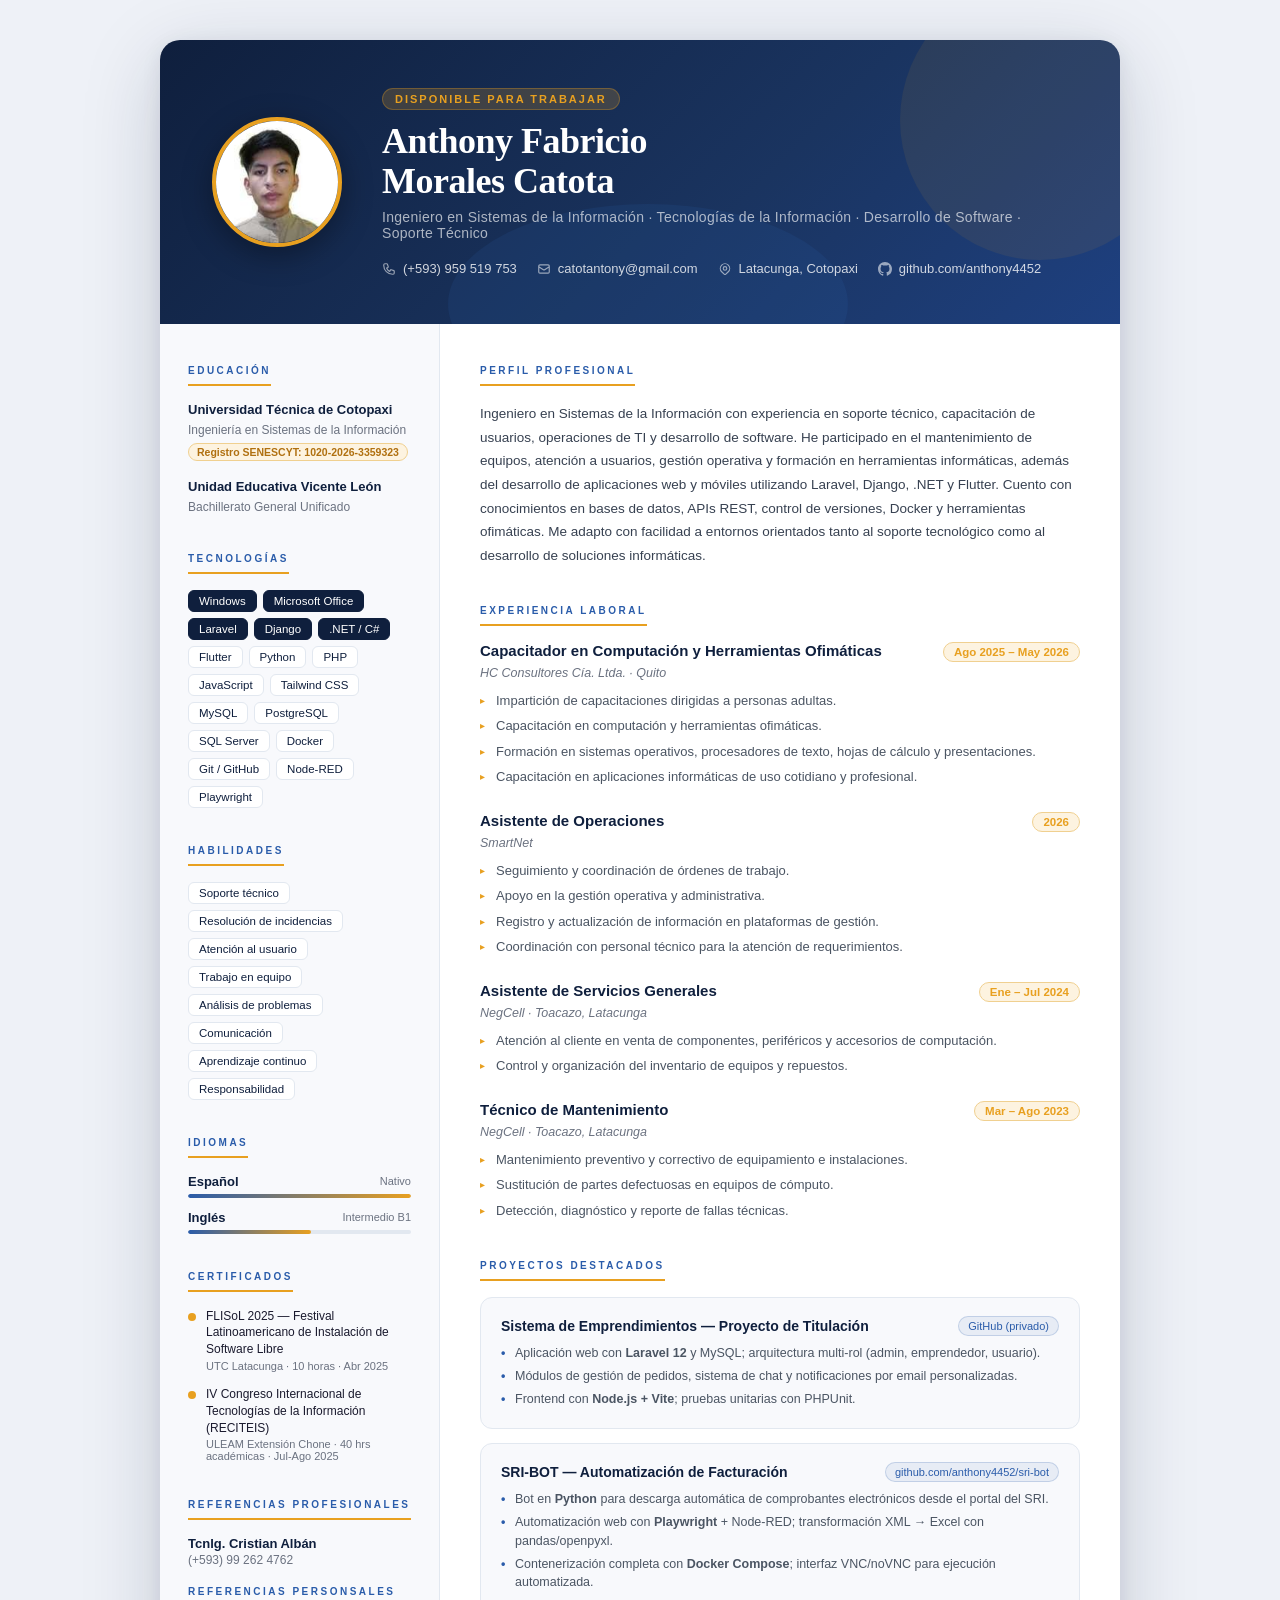
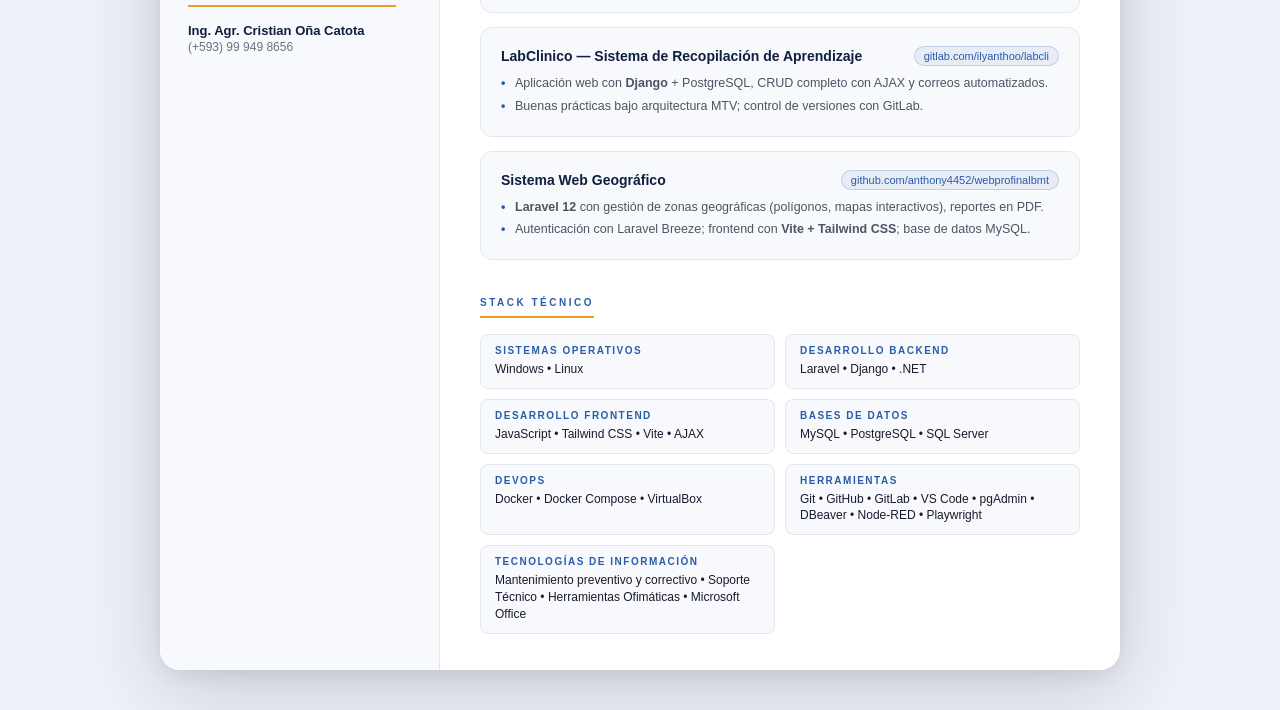
==== commit c267f573: "Update index.html" ====
--- a/index.html
+++ b/index.html
@@ -319,8 +319,12 @@
             </div>
             <div class="stack-item">
               <div class="stack-label">Herramientas</div>
-              <div class="stack-value">Git • GitHub • GitLab • VS Code • pgAdmin • DBeaver • Node-RED • Playwright • Microsoft Office</div>
-            </div>
+              <div class="stack-value">Git • GitHub • GitLab • VS Code • pgAdmin • DBeaver • Node-RED • Playwright </div>
+            </div>
+            <div class="stack-item">
+              <div class="stack-label">Tecnologías de Información</div>
+              <div class="stack-value">Mantenimiento preventivo y correctivo • Soporte Técnico • Herramientas Ofimáticas • Microsoft Office</div>
+            </div>            
           </div>
         </section>
 
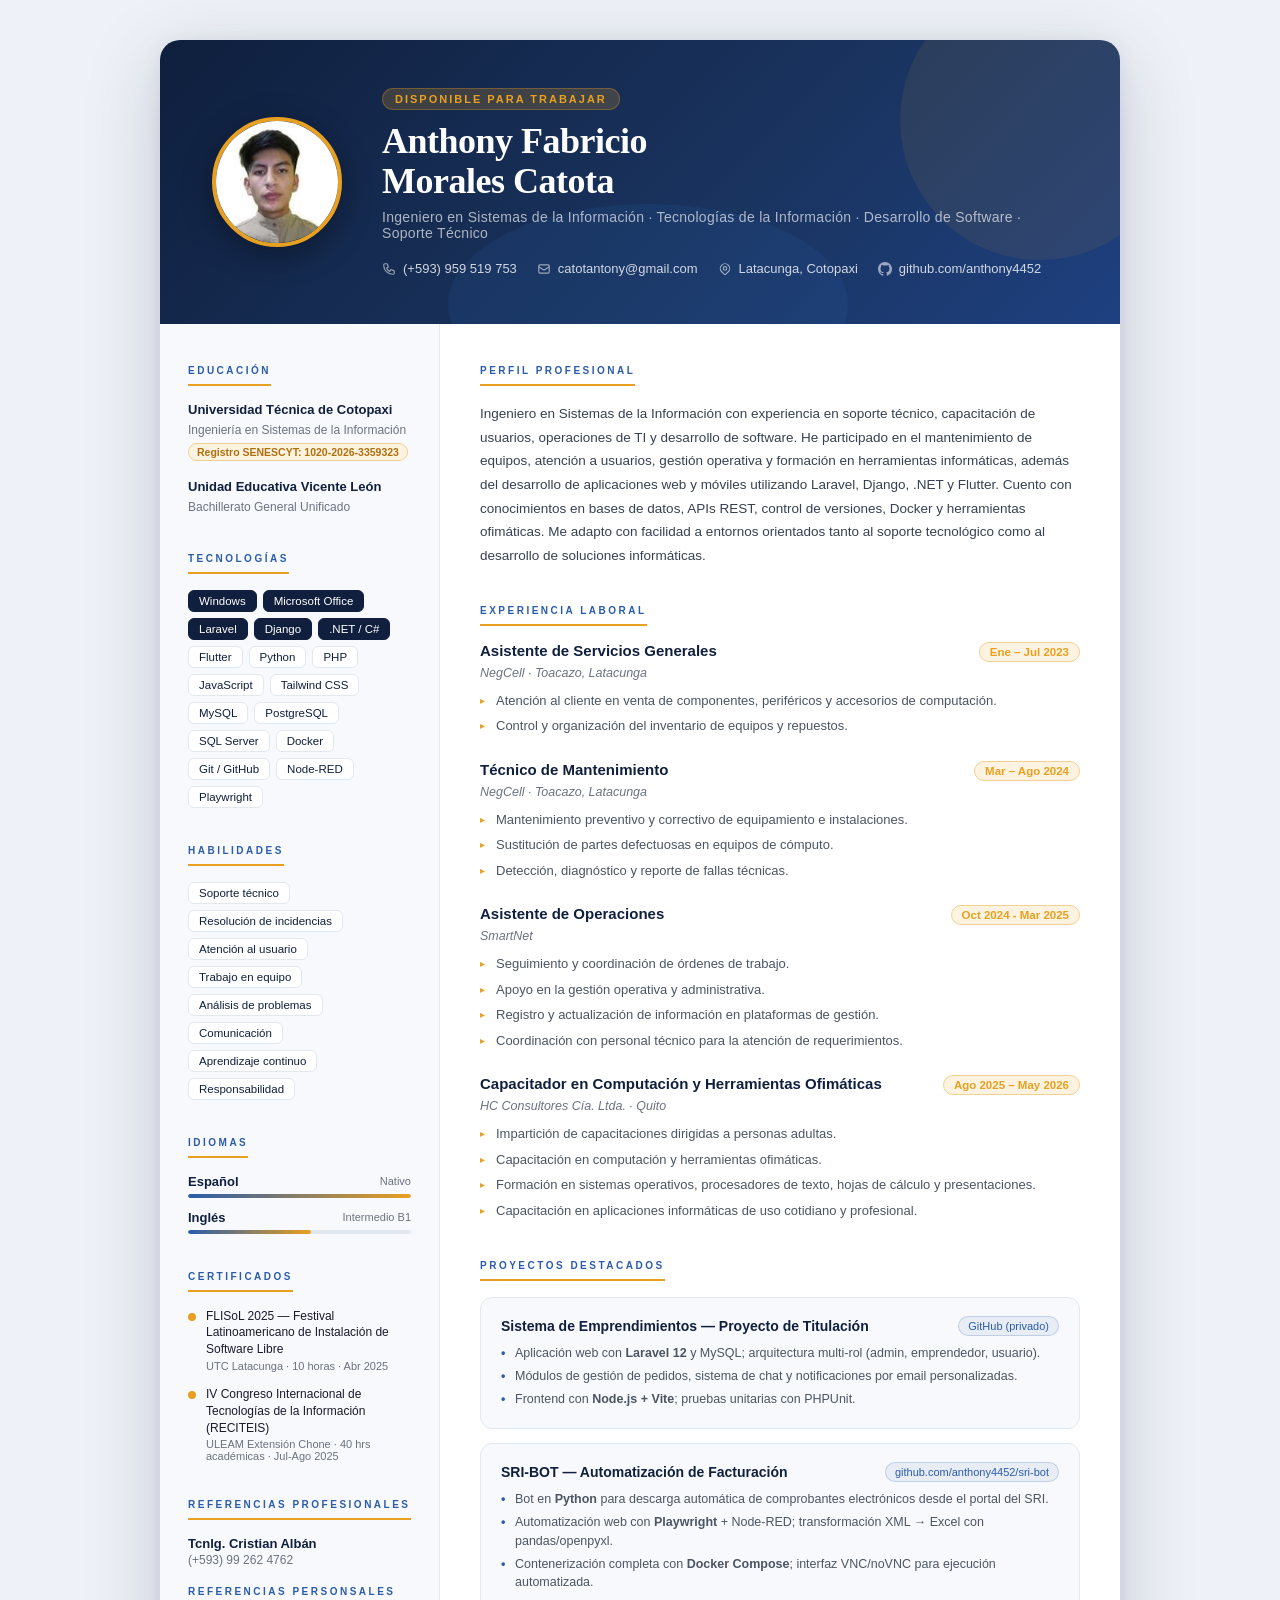
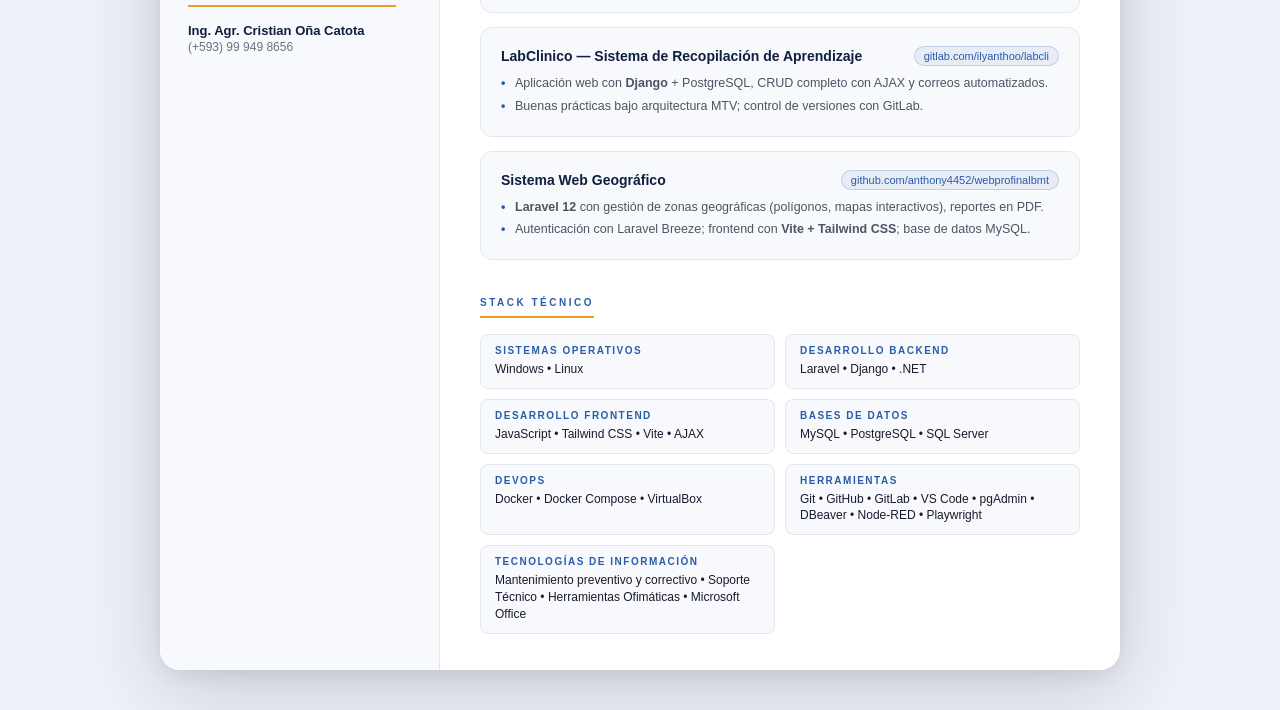
==== commit b9dced0b: "Update job experience section in index.html" ====
--- a/index.html
+++ b/index.html
@@ -188,7 +188,46 @@
 
         <section class="content-section">
           <div class="section-title">Experiencia Laboral</div>
-        
+
+          <div class="job">
+            <div class="job-header">
+              <div class="job-title">Asistente de Servicios Generales</div>
+              <div class="job-period">Ene – Jul 2023</div>
+            </div>
+            <div class="job-company">NegCell · Toacazo, Latacunga</div>
+            <ul class="job-bullets">
+              <li>Atención al cliente en venta de componentes, periféricos y accesorios de computación.</li>
+              <li>Control y organización del inventario de equipos y repuestos.</li>
+            </ul>
+          </div>
+
+          <div class="job">
+            <div class="job-header">
+              <div class="job-title">Técnico de Mantenimiento</div>
+              <div class="job-period">Mar – Ago 2024</div>
+            </div>
+            <div class="job-company">NegCell · Toacazo, Latacunga</div>
+            <ul class="job-bullets">
+              <li>Mantenimiento preventivo y correctivo de equipamiento e instalaciones.</li>
+              <li>Sustitución de partes defectuosas en equipos de cómputo.</li>
+              <li>Detección, diagnóstico y reporte de fallas técnicas.</li>
+            </ul>
+          </div>
+
+          <div class="job">
+            <div class="job-header">
+              <div class="job-title">Asistente de Operaciones</div>
+              <div class="job-period">Oct 2024 - Mar 2025</div>
+            </div>
+            <div class="job-company">SmartNet</div>
+            <ul class="job-bullets">
+              <li>Seguimiento y coordinación de órdenes de trabajo.</li>
+              <li>Apoyo en la gestión operativa y administrativa.</li>
+              <li>Registro y actualización de información en plataformas de gestión.</li>
+              <li>Coordinación con personal técnico para la atención de requerimientos.</li>
+            </ul>
+          </div>
+          
           <div class="job">
             <div class="job-header">
               <div class="job-title">Capacitador en Computación y Herramientas Ofimáticas</div>
@@ -202,46 +241,8 @@
               <li>Capacitación en aplicaciones informáticas de uso cotidiano y profesional.</li>
             </ul>
           </div>
-        
-          <div class="job">
-            <div class="job-header">
-              <div class="job-title">Asistente de Operaciones</div>
-              <div class="job-period">2026</div>
-            </div>
-            <div class="job-company">SmartNet</div>
-            <ul class="job-bullets">
-              <li>Seguimiento y coordinación de órdenes de trabajo.</li>
-              <li>Apoyo en la gestión operativa y administrativa.</li>
-              <li>Registro y actualización de información en plataformas de gestión.</li>
-              <li>Coordinación con personal técnico para la atención de requerimientos.</li>
-            </ul>
-          </div>
-        
-          <div class="job">
-            <div class="job-header">
-              <div class="job-title">Asistente de Servicios Generales</div>
-              <div class="job-period">Ene – Jul 2024</div>
-            </div>
-            <div class="job-company">NegCell · Toacazo, Latacunga</div>
-            <ul class="job-bullets">
-              <li>Atención al cliente en venta de componentes, periféricos y accesorios de computación.</li>
-              <li>Control y organización del inventario de equipos y repuestos.</li>
-            </ul>
-          </div>
-        
-          <div class="job">
-            <div class="job-header">
-              <div class="job-title">Técnico de Mantenimiento</div>
-              <div class="job-period">Mar – Ago 2023</div>
-            </div>
-            <div class="job-company">NegCell · Toacazo, Latacunga</div>
-            <ul class="job-bullets">
-              <li>Mantenimiento preventivo y correctivo de equipamiento e instalaciones.</li>
-              <li>Sustitución de partes defectuosas en equipos de cómputo.</li>
-              <li>Detección, diagnóstico y reporte de fallas técnicas.</li>
-            </ul>
-          </div>
-        
+                   
+       
         </section>
 
         <section class="content-section">
